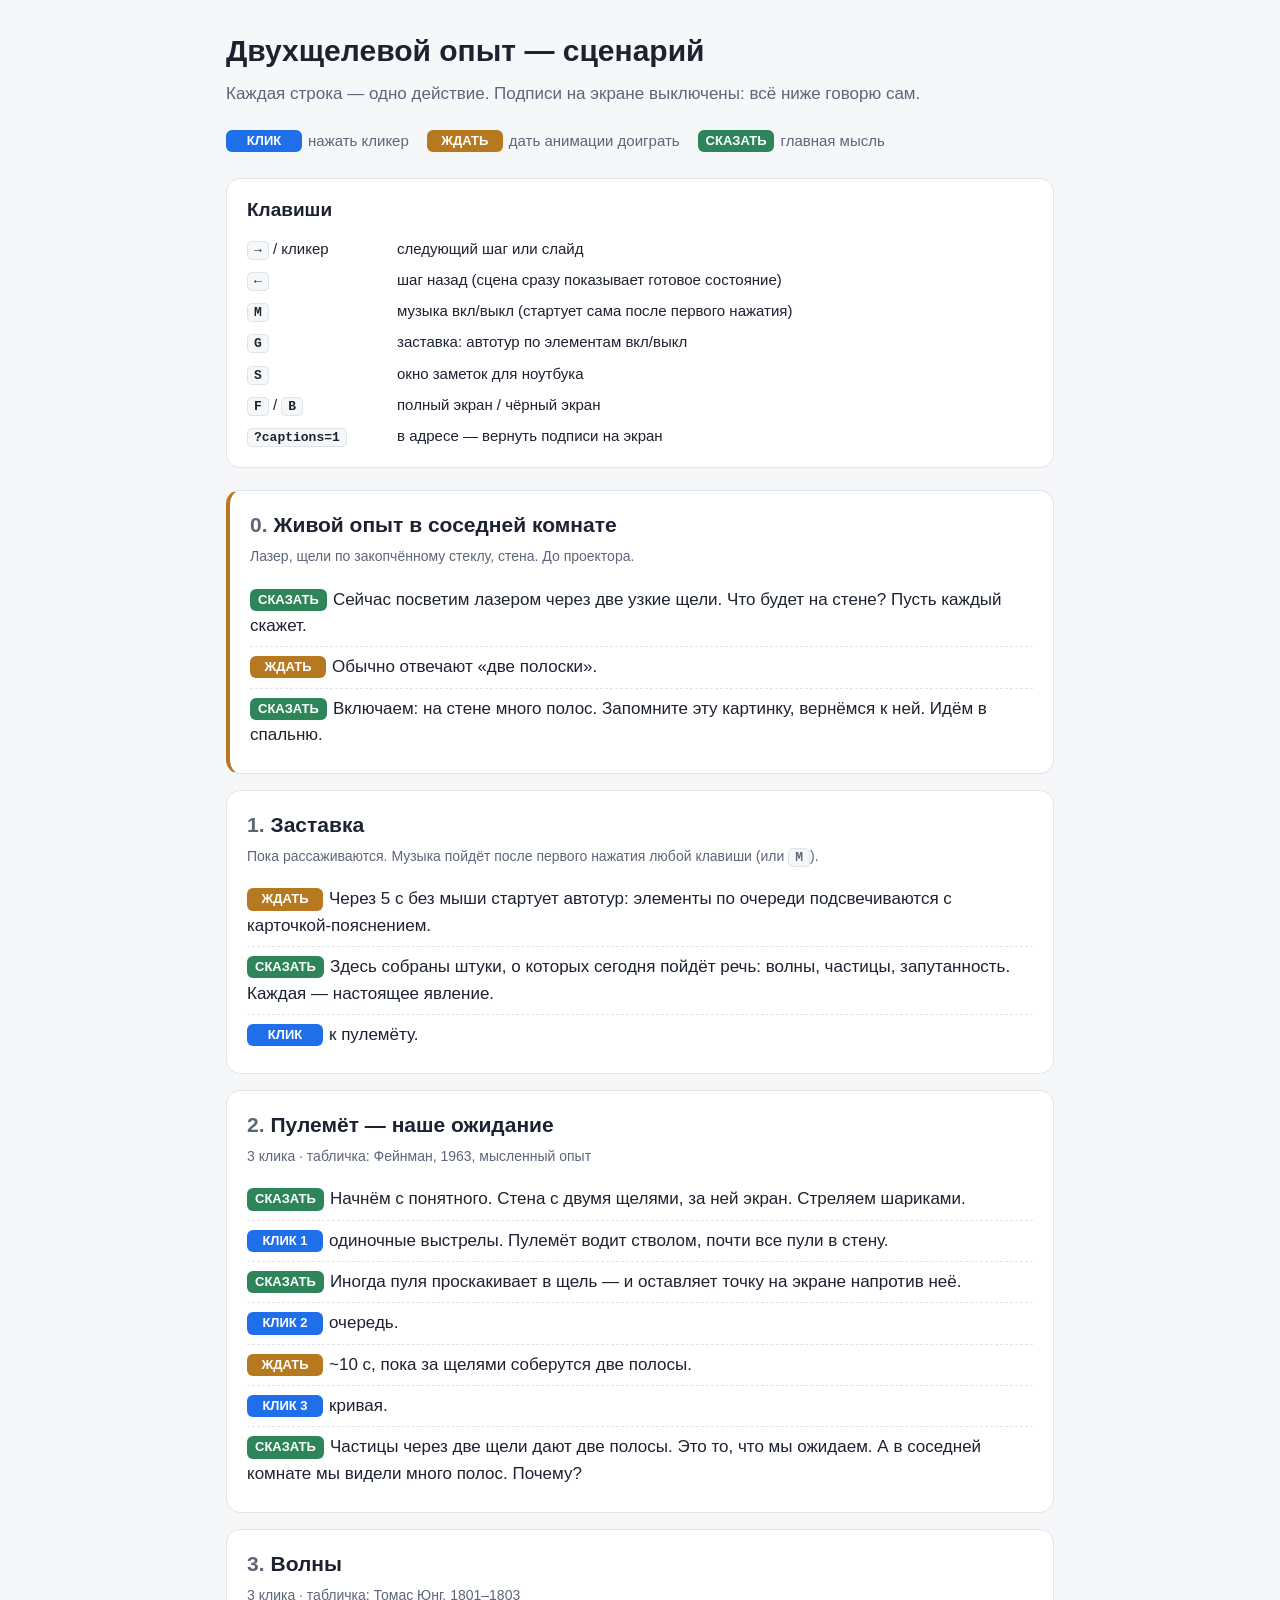
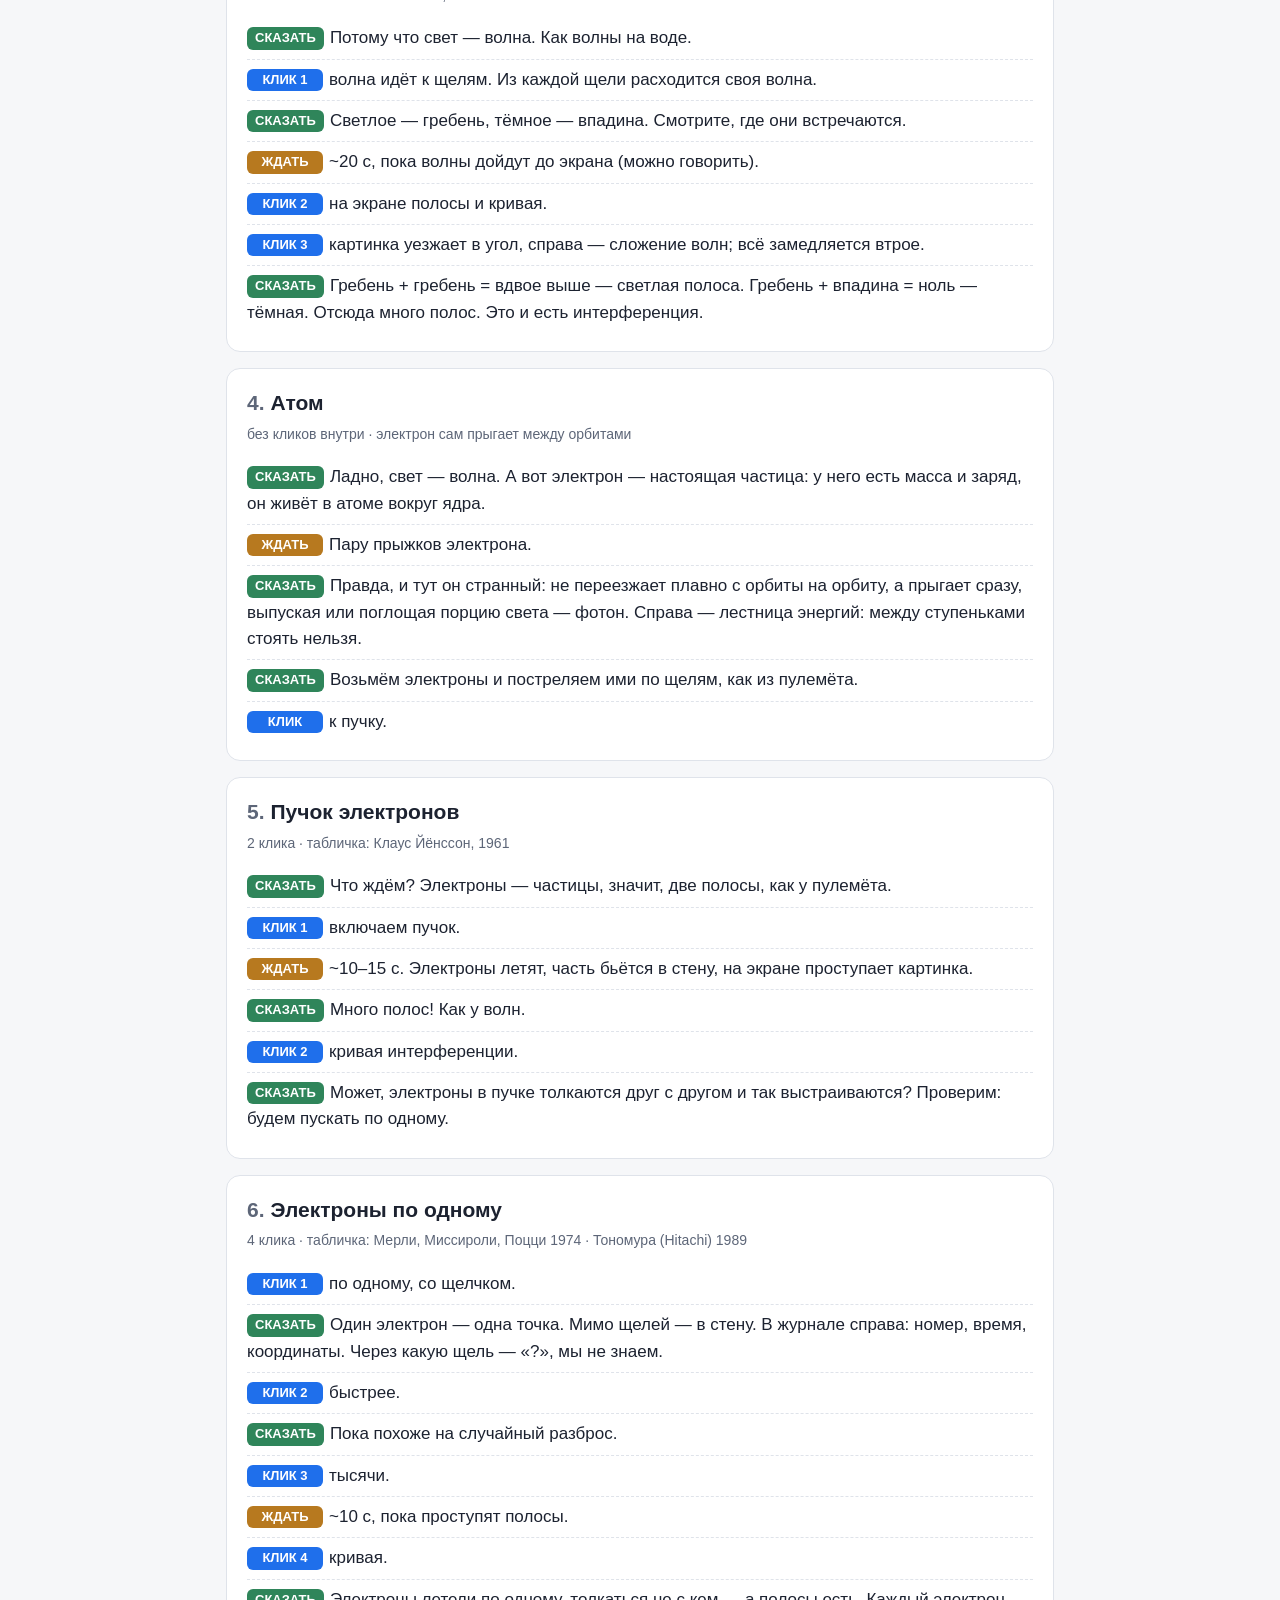
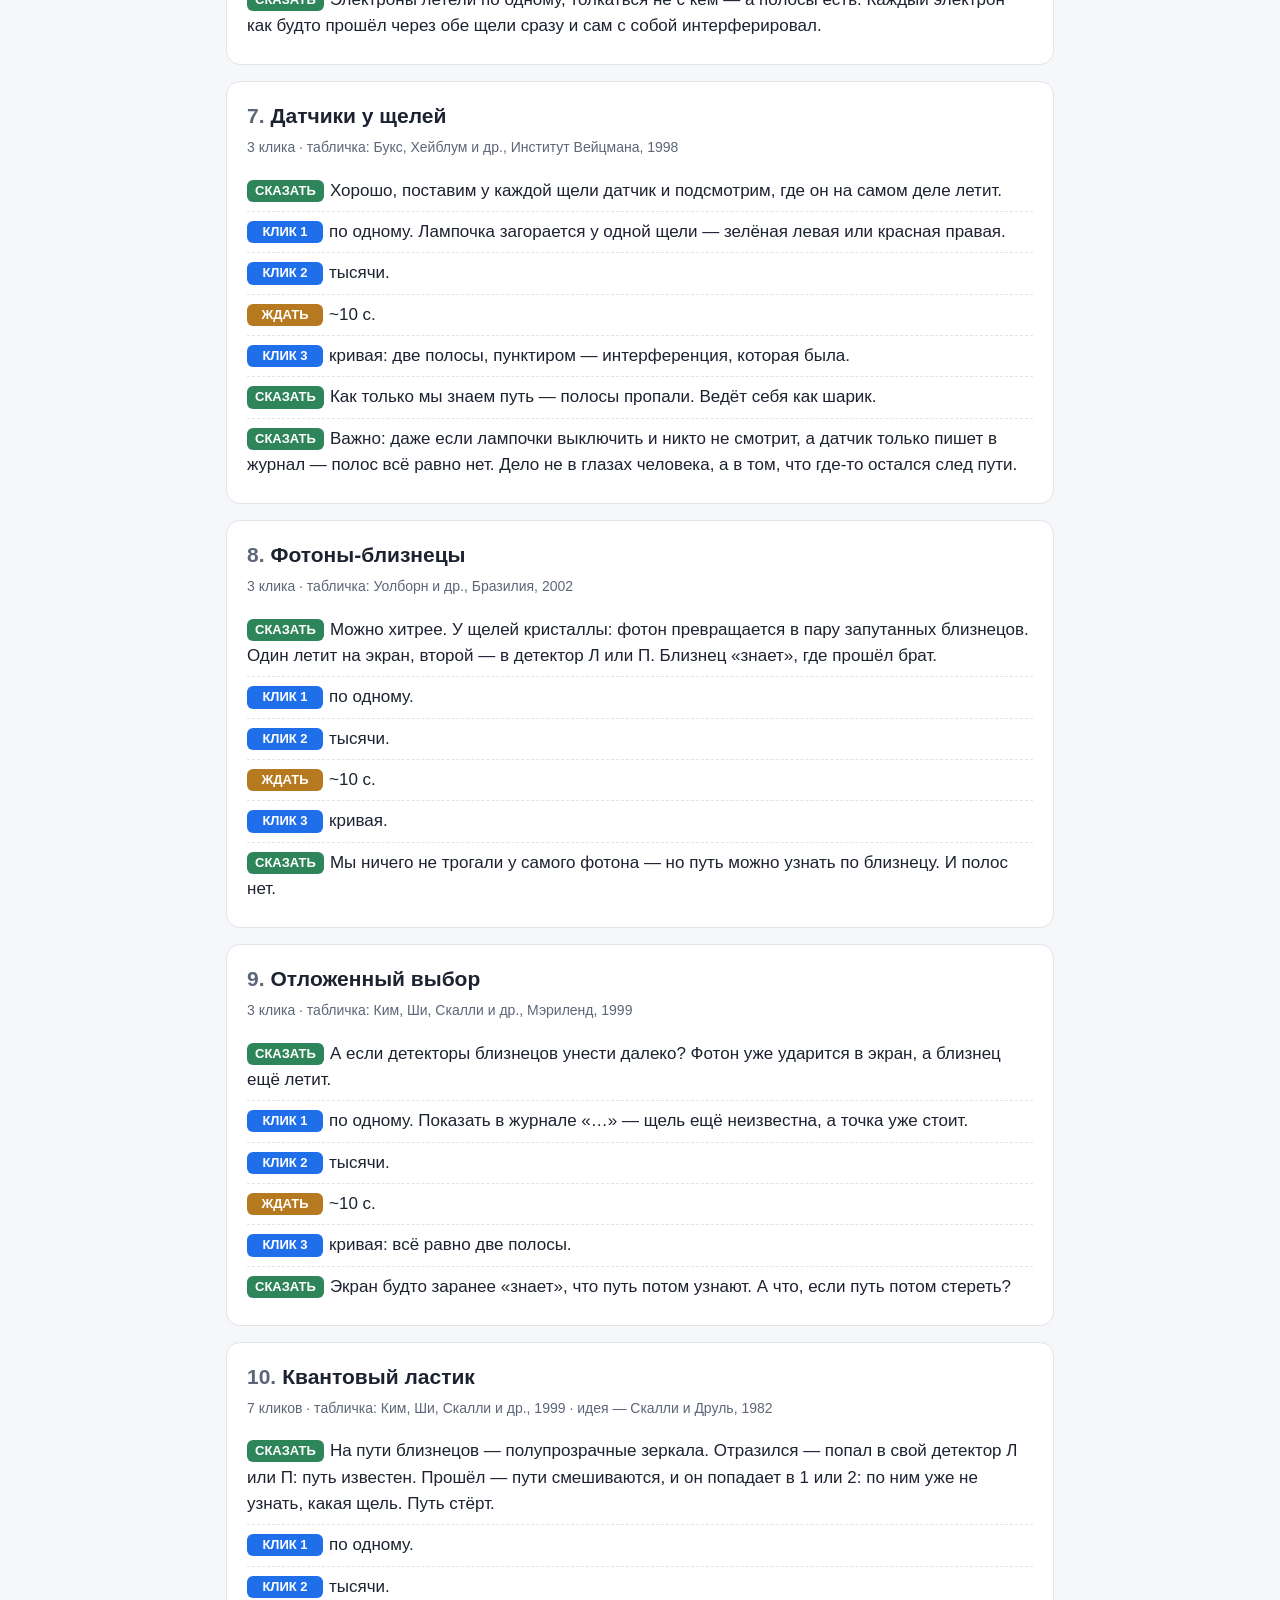
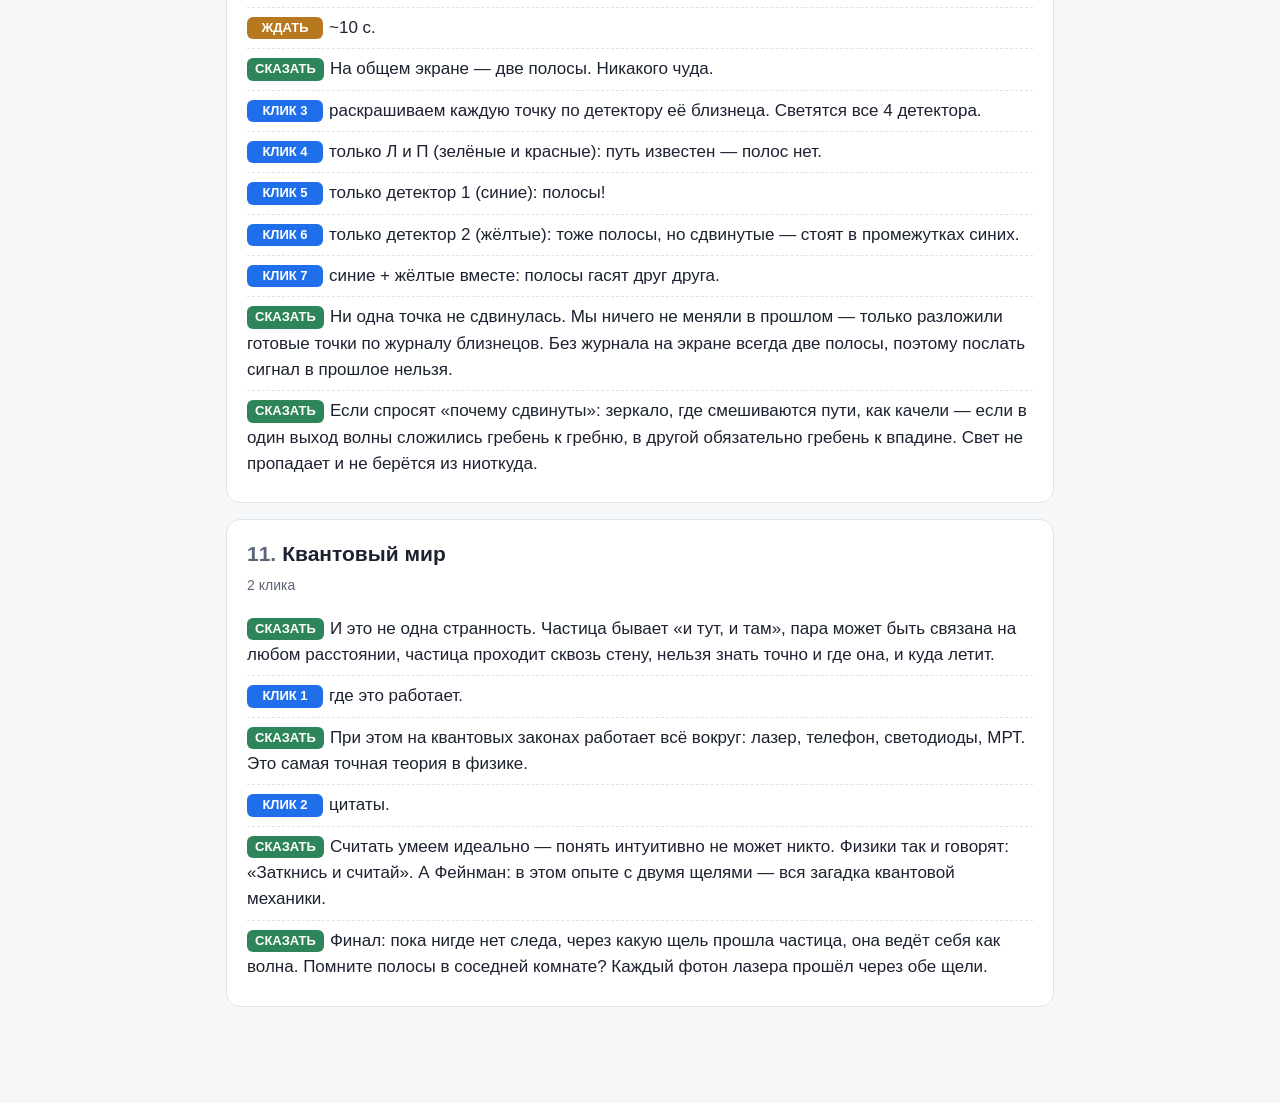
==== script.html @ 293a5b11 "Add ambient music, title glossary hover cards and tour, server-room backdrop, history plaques, atom " ====
<!doctype html>
<html lang="ru">
<head>
<meta charset="utf-8">
<meta name="viewport" content="width=device-width, initial-scale=1">
<title>Сценарий выступления</title>
<style>
  :root {
    --bg: #f6f7f9; --card: #ffffff; --ink: #1c2230; --muted: #5d6678; --line: #dfe3ea;
    --click: #1f6feb; --wait: #b7791f; --say: #2f855a; --key: #6b46c1;
  }
  @media (prefers-color-scheme: dark) {
    :root:not([data-theme="light"]) {
      --bg: #0d1117; --card: #161b22; --ink: #e6edf3; --muted: #9aa5b5; --line: #2a313c;
      --click: #58a6ff; --wait: #e3b341; --say: #56d364; --key: #b392f0;
    }
  }
  * { box-sizing: border-box; }
  body {
    margin: 0; background: var(--bg); color: var(--ink);
    font: 17px/1.55 -apple-system, "Segoe UI", Roboto, Helvetica, Arial, sans-serif;
  }
  main { max-width: 860px; margin: 0 auto; padding: 28px 16px 80px; }
  h1 { font-size: 30px; margin: 0 0 6px; }
  .sub { color: var(--muted); margin: 0 0 22px; }
  .legend { display: flex; flex-wrap: wrap; gap: 10px 18px; margin: 0 0 26px; font-size: 15px; color: var(--muted); }
  .tag { display: inline-block; min-width: 76px; padding: 1px 8px; border-radius: 6px; font-size: 13px; font-weight: 700;
         text-align: center; color: #fff; vertical-align: 1px; margin-right: 6px; }
  .t-click { background: var(--click); } .t-wait { background: var(--wait); } .t-say { background: var(--say); }
  .t-key { background: var(--key); }
  section { background: var(--card); border: 1px solid var(--line); border-radius: 14px; padding: 18px 20px; margin: 0 0 16px; }
  section h2 { margin: 0 0 4px; font-size: 21px; }
  section h2 .n { color: var(--muted); font-weight: 600; margin-right: 6px; }
  .meta { color: var(--muted); font-size: 14px; margin: 0 0 12px; }
  ol { margin: 0; padding: 0; list-style: none; }
  li { padding: 7px 0; border-top: 1px dashed var(--line); }
  li:first-child { border-top: 0; }
  .keys { background: var(--card); border: 1px solid var(--line); border-radius: 14px; padding: 16px 20px; margin: 0 0 22px; }
  .keys h2 { margin: 0 0 8px; font-size: 19px; }
  .keys table { border-collapse: collapse; width: 100%; font-size: 15px; }
  .keys td { padding: 4px 8px 4px 0; vertical-align: top; }
  .keys td:first-child { white-space: nowrap; width: 150px; }
  kbd { font: 600 13px ui-monospace, Menlo, Consolas, monospace; padding: 1px 6px; border: 1px solid var(--line); border-radius: 5px; background: var(--bg); }
  .live { border-left: 4px solid var(--wait); }
  @media print { body { background: #fff; } section, .keys { break-inside: avoid; } }
</style>
</head>
<body>
<main>
  <h1>Двухщелевой опыт — сценарий</h1>
  <p class="sub">Каждая строка — одно действие. Подписи на экране выключены: всё ниже говорю сам.</p>

  <div class="legend">
    <span><span class="tag t-click">КЛИК</span>нажать кликер</span>
    <span><span class="tag t-wait">ЖДАТЬ</span>дать анимации доиграть</span>
    <span><span class="tag t-say">СКАЗАТЬ</span>главная мысль</span>
  </div>

  <div class="keys">
    <h2>Клавиши</h2>
    <table>
      <tr><td><kbd>→</kbd> / кликер</td><td>следующий шаг или слайд</td></tr>
      <tr><td><kbd>←</kbd></td><td>шаг назад (сцена сразу показывает готовое состояние)</td></tr>
      <tr><td><kbd>M</kbd></td><td>музыка вкл/выкл (стартует сама после первого нажатия)</td></tr>
      <tr><td><kbd>G</kbd></td><td>заставка: автотур по элементам вкл/выкл</td></tr>
      <tr><td><kbd>S</kbd></td><td>окно заметок для ноутбука</td></tr>
      <tr><td><kbd>F</kbd> / <kbd>B</kbd></td><td>полный экран / чёрный экран</td></tr>
      <tr><td><kbd>?captions=1</kbd></td><td>в адресе — вернуть подписи на экран</td></tr>
    </table>
  </div>

  <section class="live">
    <h2><span class="n">0.</span>Живой опыт в соседней комнате</h2>
    <p class="meta">Лазер, щели по закопчённому стеклу, стена. До проектора.</p>
    <ol>
      <li><span class="tag t-say">СКАЗАТЬ</span>Сейчас посветим лазером через две узкие щели. Что будет на стене? Пусть каждый скажет.</li>
      <li><span class="tag t-wait">ЖДАТЬ</span>Обычно отвечают «две полоски».</li>
      <li><span class="tag t-say">СКАЗАТЬ</span>Включаем: на стене много полос. Запомните эту картинку, вернёмся к ней. Идём в спальню.</li>
    </ol>
  </section>

  <section>
    <h2><span class="n">1.</span>Заставка</h2>
    <p class="meta">Пока рассаживаются. Музыка пойдёт после первого нажатия любой клавиши (или <kbd>M</kbd>).</p>
    <ol>
      <li><span class="tag t-wait">ЖДАТЬ</span>Через 5 с без мыши стартует автотур: элементы по очереди подсвечиваются с карточкой-пояснением.</li>
      <li><span class="tag t-say">СКАЗАТЬ</span>Здесь собраны штуки, о которых сегодня пойдёт речь: волны, частицы, запутанность. Каждая — настоящее явление.</li>
      <li><span class="tag t-click">КЛИК</span>к пулемёту.</li>
    </ol>
  </section>

  <section>
    <h2><span class="n">2.</span>Пулемёт — наше ожидание</h2>
    <p class="meta">3 клика · табличка: Фейнман, 1963, мысленный опыт</p>
    <ol>
      <li><span class="tag t-say">СКАЗАТЬ</span>Начнём с понятного. Стена с двумя щелями, за ней экран. Стреляем шариками.</li>
      <li><span class="tag t-click">КЛИК 1</span>одиночные выстрелы. Пулемёт водит стволом, почти все пули в стену.</li>
      <li><span class="tag t-say">СКАЗАТЬ</span>Иногда пуля проскакивает в щель — и оставляет точку на экране напротив неё.</li>
      <li><span class="tag t-click">КЛИК 2</span>очередь.</li>
      <li><span class="tag t-wait">ЖДАТЬ</span>~10 с, пока за щелями соберутся две полосы.</li>
      <li><span class="tag t-click">КЛИК 3</span>кривая.</li>
      <li><span class="tag t-say">СКАЗАТЬ</span>Частицы через две щели дают две полосы. Это то, что мы ожидаем. А в соседней комнате мы видели много полос. Почему?</li>
    </ol>
  </section>

  <section>
    <h2><span class="n">3.</span>Волны</h2>
    <p class="meta">3 клика · табличка: Томас Юнг, 1801–1803</p>
    <ol>
      <li><span class="tag t-say">СКАЗАТЬ</span>Потому что свет — волна. Как волны на воде.</li>
      <li><span class="tag t-click">КЛИК 1</span>волна идёт к щелям. Из каждой щели расходится своя волна.</li>
      <li><span class="tag t-say">СКАЗАТЬ</span>Светлое — гребень, тёмное — впадина. Смотрите, где они встречаются.</li>
      <li><span class="tag t-wait">ЖДАТЬ</span>~20 с, пока волны дойдут до экрана (можно говорить).</li>
      <li><span class="tag t-click">КЛИК 2</span>на экране полосы и кривая.</li>
      <li><span class="tag t-click">КЛИК 3</span>картинка уезжает в угол, справа — сложение волн; всё замедляется втрое.</li>
      <li><span class="tag t-say">СКАЗАТЬ</span>Гребень + гребень = вдвое выше — светлая полоса. Гребень + впадина = ноль — тёмная. Отсюда много полос. Это и есть интерференция.</li>
    </ol>
  </section>

  <section>
    <h2><span class="n">4.</span>Атом</h2>
    <p class="meta">без кликов внутри · электрон сам прыгает между орбитами</p>
    <ol>
      <li><span class="tag t-say">СКАЗАТЬ</span>Ладно, свет — волна. А вот электрон — настоящая частица: у него есть масса и заряд, он живёт в атоме вокруг ядра.</li>
      <li><span class="tag t-wait">ЖДАТЬ</span>Пару прыжков электрона.</li>
      <li><span class="tag t-say">СКАЗАТЬ</span>Правда, и тут он странный: не переезжает плавно с орбиты на орбиту, а прыгает сразу, выпуская или поглощая порцию света — фотон. Справа — лестница энергий: между ступеньками стоять нельзя.</li>
      <li><span class="tag t-say">СКАЗАТЬ</span>Возьмём электроны и постреляем ими по щелям, как из пулемёта.</li>
      <li><span class="tag t-click">КЛИК</span>к пучку.</li>
    </ol>
  </section>

  <section>
    <h2><span class="n">5.</span>Пучок электронов</h2>
    <p class="meta">2 клика · табличка: Клаус Йёнссон, 1961</p>
    <ol>
      <li><span class="tag t-say">СКАЗАТЬ</span>Что ждём? Электроны — частицы, значит, две полосы, как у пулемёта.</li>
      <li><span class="tag t-click">КЛИК 1</span>включаем пучок.</li>
      <li><span class="tag t-wait">ЖДАТЬ</span>~10–15 с. Электроны летят, часть бьётся в стену, на экране проступает картинка.</li>
      <li><span class="tag t-say">СКАЗАТЬ</span>Много полос! Как у волн.</li>
      <li><span class="tag t-click">КЛИК 2</span>кривая интерференции.</li>
      <li><span class="tag t-say">СКАЗАТЬ</span>Может, электроны в пучке толкаются друг с другом и так выстраиваются? Проверим: будем пускать по одному.</li>
    </ol>
  </section>

  <section>
    <h2><span class="n">6.</span>Электроны по одному</h2>
    <p class="meta">4 клика · табличка: Мерли, Миссироли, Поцци 1974 · Тономура (Hitachi) 1989</p>
    <ol>
      <li><span class="tag t-click">КЛИК 1</span>по одному, со щелчком.</li>
      <li><span class="tag t-say">СКАЗАТЬ</span>Один электрон — одна точка. Мимо щелей — в стену. В журнале справа: номер, время, координаты. Через какую щель — «?», мы не знаем.</li>
      <li><span class="tag t-click">КЛИК 2</span>быстрее.</li>
      <li><span class="tag t-say">СКАЗАТЬ</span>Пока похоже на случайный разброс.</li>
      <li><span class="tag t-click">КЛИК 3</span>тысячи.</li>
      <li><span class="tag t-wait">ЖДАТЬ</span>~10 с, пока проступят полосы.</li>
      <li><span class="tag t-click">КЛИК 4</span>кривая.</li>
      <li><span class="tag t-say">СКАЗАТЬ</span>Электроны летели по одному, толкаться не с кем — а полосы есть. Каждый электрон как будто прошёл через обе щели сразу и сам с собой интерферировал.</li>
    </ol>
  </section>

  <section>
    <h2><span class="n">7.</span>Датчики у щелей</h2>
    <p class="meta">3 клика · табличка: Букс, Хейблум и др., Институт Вейцмана, 1998</p>
    <ol>
      <li><span class="tag t-say">СКАЗАТЬ</span>Хорошо, поставим у каждой щели датчик и подсмотрим, где он на самом деле летит.</li>
      <li><span class="tag t-click">КЛИК 1</span>по одному. Лампочка загорается у одной щели — зелёная левая или красная правая.</li>
      <li><span class="tag t-click">КЛИК 2</span>тысячи.</li>
      <li><span class="tag t-wait">ЖДАТЬ</span>~10 с.</li>
      <li><span class="tag t-click">КЛИК 3</span>кривая: две полосы, пунктиром — интерференция, которая была.</li>
      <li><span class="tag t-say">СКАЗАТЬ</span>Как только мы знаем путь — полосы пропали. Ведёт себя как шарик.</li>
      <li><span class="tag t-say">СКАЗАТЬ</span>Важно: даже если лампочки выключить и никто не смотрит, а датчик только пишет в журнал — полос всё равно нет. Дело не в глазах человека, а в том, что где-то остался след пути.</li>
    </ol>
  </section>

  <section>
    <h2><span class="n">8.</span>Фотоны-близнецы</h2>
    <p class="meta">3 клика · табличка: Уолборн и др., Бразилия, 2002</p>
    <ol>
      <li><span class="tag t-say">СКАЗАТЬ</span>Можно хитрее. У щелей кристаллы: фотон превращается в пару запутанных близнецов. Один летит на экран, второй — в детектор Л или П. Близнец «знает», где прошёл брат.</li>
      <li><span class="tag t-click">КЛИК 1</span>по одному.</li>
      <li><span class="tag t-click">КЛИК 2</span>тысячи.</li>
      <li><span class="tag t-wait">ЖДАТЬ</span>~10 с.</li>
      <li><span class="tag t-click">КЛИК 3</span>кривая.</li>
      <li><span class="tag t-say">СКАЗАТЬ</span>Мы ничего не трогали у самого фотона — но путь можно узнать по близнецу. И полос нет.</li>
    </ol>
  </section>

  <section>
    <h2><span class="n">9.</span>Отложенный выбор</h2>
    <p class="meta">3 клика · табличка: Ким, Ши, Скалли и др., Мэриленд, 1999</p>
    <ol>
      <li><span class="tag t-say">СКАЗАТЬ</span>А если детекторы близнецов унести далеко? Фотон уже ударится в экран, а близнец ещё летит.</li>
      <li><span class="tag t-click">КЛИК 1</span>по одному. Показать в журнале «…» — щель ещё неизвестна, а точка уже стоит.</li>
      <li><span class="tag t-click">КЛИК 2</span>тысячи.</li>
      <li><span class="tag t-wait">ЖДАТЬ</span>~10 с.</li>
      <li><span class="tag t-click">КЛИК 3</span>кривая: всё равно две полосы.</li>
      <li><span class="tag t-say">СКАЗАТЬ</span>Экран будто заранее «знает», что путь потом узнают. А что, если путь потом стереть?</li>
    </ol>
  </section>

  <section>
    <h2><span class="n">10.</span>Квантовый ластик</h2>
    <p class="meta">7 кликов · табличка: Ким, Ши, Скалли и др., 1999 · идея — Скалли и Друль, 1982</p>
    <ol>
      <li><span class="tag t-say">СКАЗАТЬ</span>На пути близнецов — полупрозрачные зеркала. Отразился — попал в свой детектор Л или П: путь известен. Прошёл — пути смешиваются, и он попадает в 1 или 2: по ним уже не узнать, какая щель. Путь стёрт.</li>
      <li><span class="tag t-click">КЛИК 1</span>по одному.</li>
      <li><span class="tag t-click">КЛИК 2</span>тысячи.</li>
      <li><span class="tag t-wait">ЖДАТЬ</span>~10 с.</li>
      <li><span class="tag t-say">СКАЗАТЬ</span>На общем экране — две полосы. Никакого чуда.</li>
      <li><span class="tag t-click">КЛИК 3</span>раскрашиваем каждую точку по детектору её близнеца. Светятся все 4 детектора.</li>
      <li><span class="tag t-click">КЛИК 4</span>только Л и П (зелёные и красные): путь известен — полос нет.</li>
      <li><span class="tag t-click">КЛИК 5</span>только детектор 1 (синие): полосы!</li>
      <li><span class="tag t-click">КЛИК 6</span>только детектор 2 (жёлтые): тоже полосы, но сдвинутые — стоят в промежутках синих.</li>
      <li><span class="tag t-click">КЛИК 7</span>синие + жёлтые вместе: полосы гасят друг друга.</li>
      <li><span class="tag t-say">СКАЗАТЬ</span>Ни одна точка не сдвинулась. Мы ничего не меняли в прошлом — только разложили готовые точки по журналу близнецов. Без журнала на экране всегда две полосы, поэтому послать сигнал в прошлое нельзя.</li>
      <li><span class="tag t-say">СКАЗАТЬ</span>Если спросят «почему сдвинуты»: зеркало, где смешиваются пути, как качели — если в один выход волны сложились гребень к гребню, в другой обязательно гребень к впадине. Свет не пропадает и не берётся из ниоткуда.</li>
    </ol>
  </section>

  <section>
    <h2><span class="n">11.</span>Квантовый мир</h2>
    <p class="meta">2 клика</p>
    <ol>
      <li><span class="tag t-say">СКАЗАТЬ</span>И это не одна странность. Частица бывает «и тут, и там», пара может быть связана на любом расстоянии, частица проходит сквозь стену, нельзя знать точно и где она, и куда летит.</li>
      <li><span class="tag t-click">КЛИК 1</span>где это работает.</li>
      <li><span class="tag t-say">СКАЗАТЬ</span>При этом на квантовых законах работает всё вокруг: лазер, телефон, светодиоды, МРТ. Это самая точная теория в физике.</li>
      <li><span class="tag t-click">КЛИК 2</span>цитаты.</li>
      <li><span class="tag t-say">СКАЗАТЬ</span>Считать умеем идеально — понять интуитивно не может никто. Физики так и говорят: «Заткнись и считай». А Фейнман: в этом опыте с двумя щелями — вся загадка квантовой механики.</li>
      <li><span class="tag t-say">СКАЗАТЬ</span>Финал: пока нигде нет следа, через какую щель прошла частица, она ведёт себя как волна. Помните полосы в соседней комнате? Каждый фотон лазера прошёл через обе щели.</li>
    </ol>
  </section>
</main>
</body>
</html>
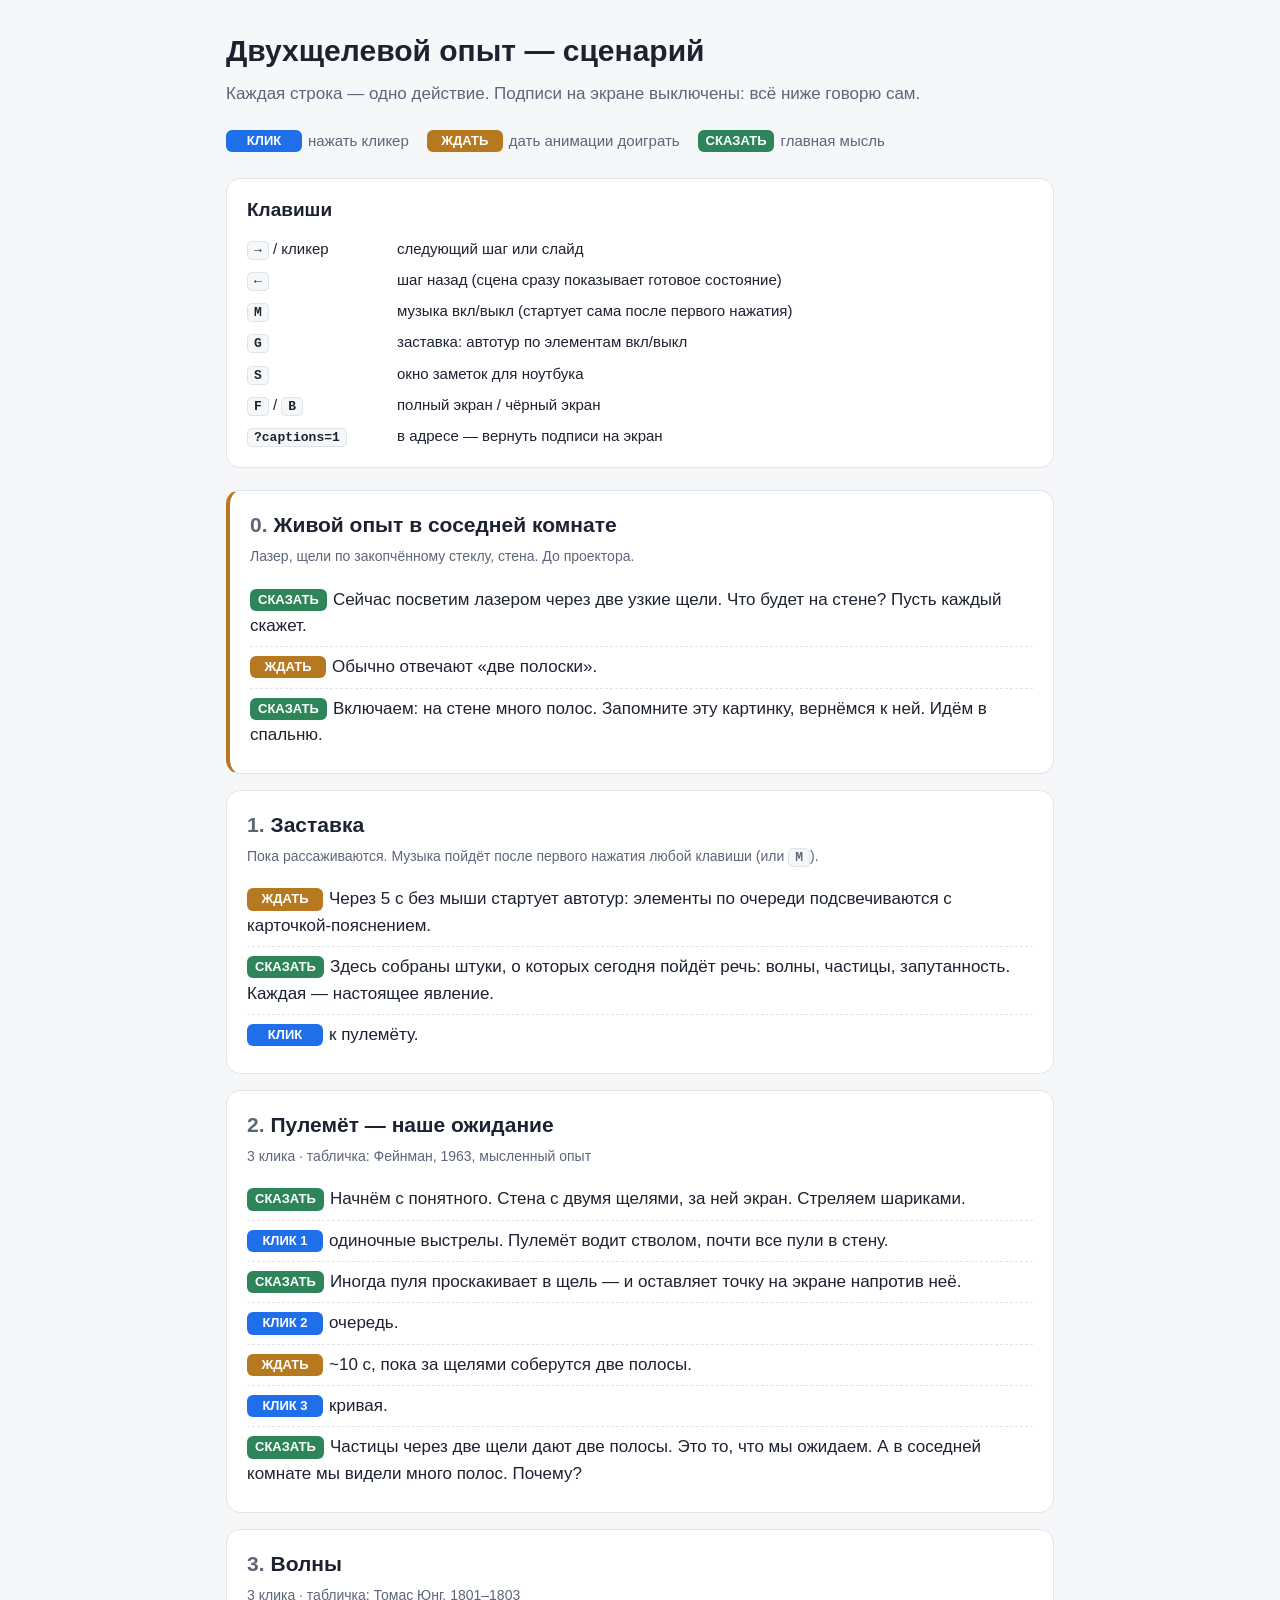
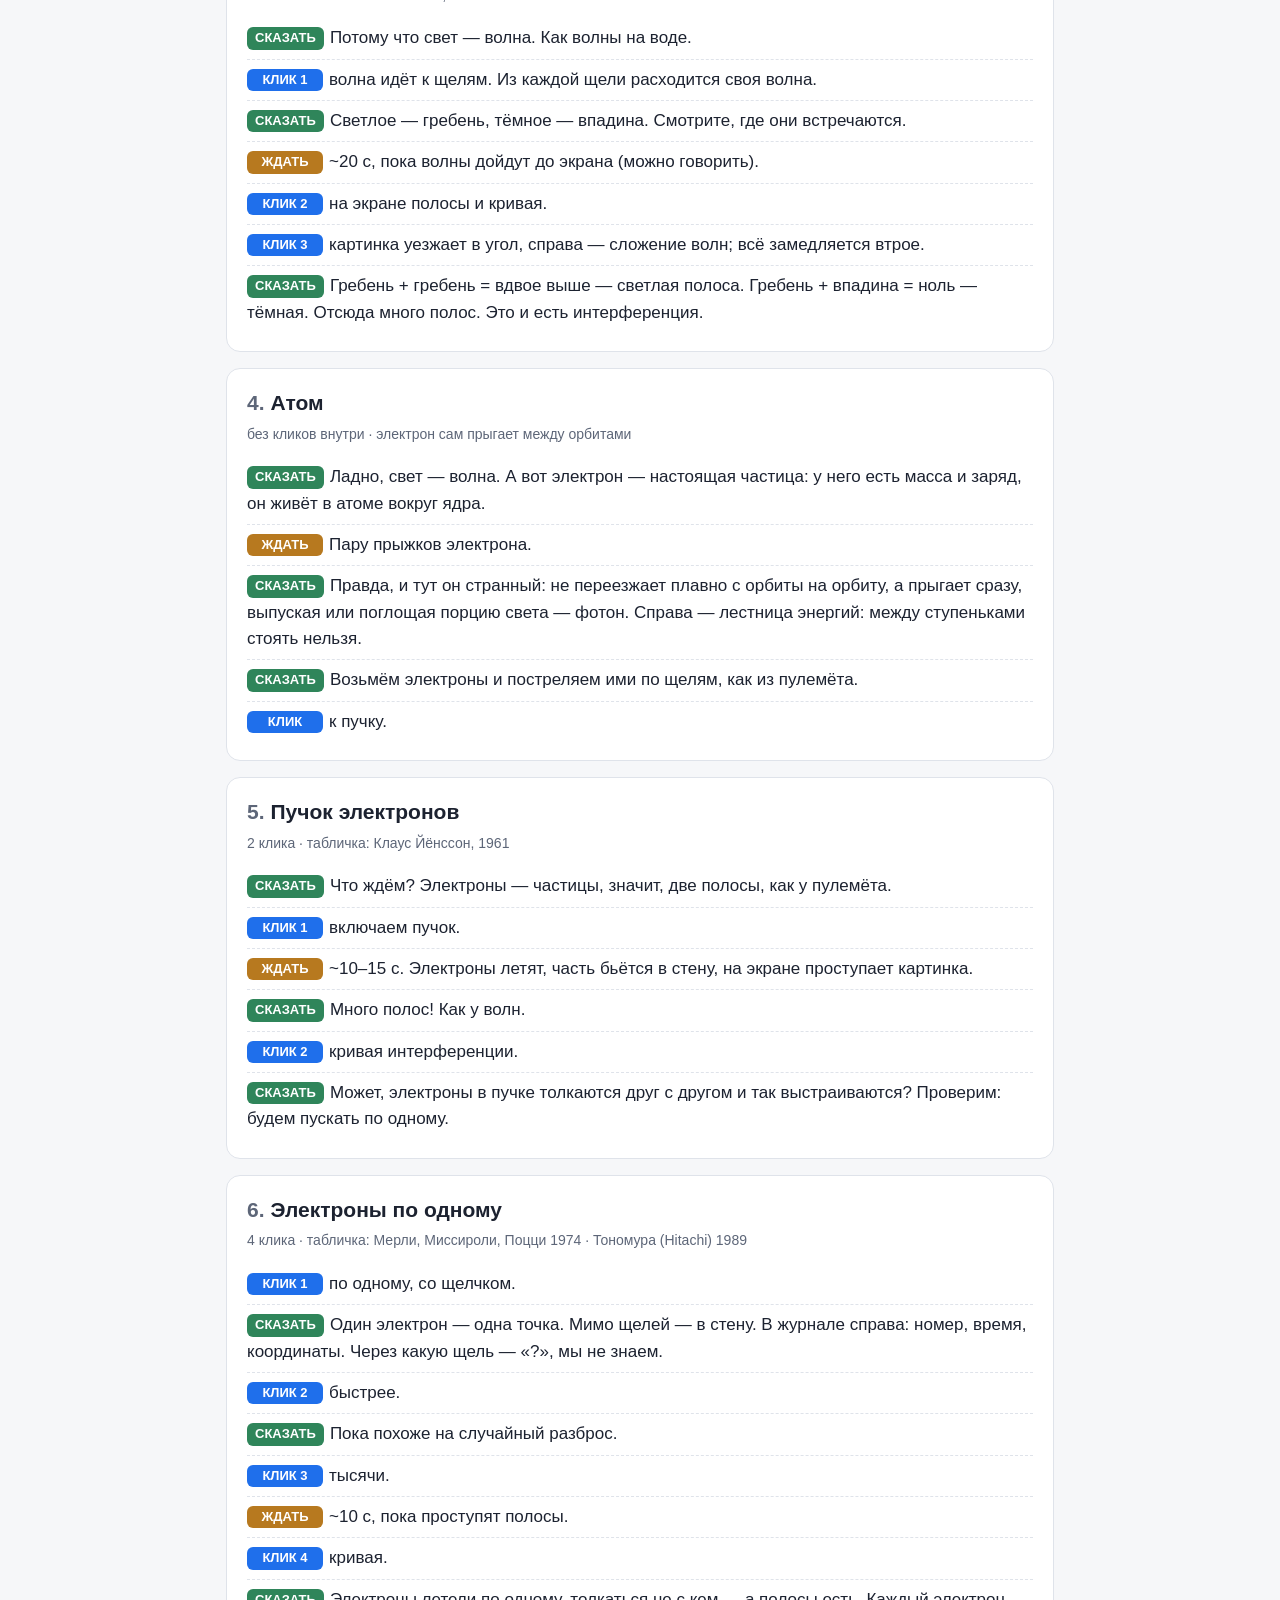
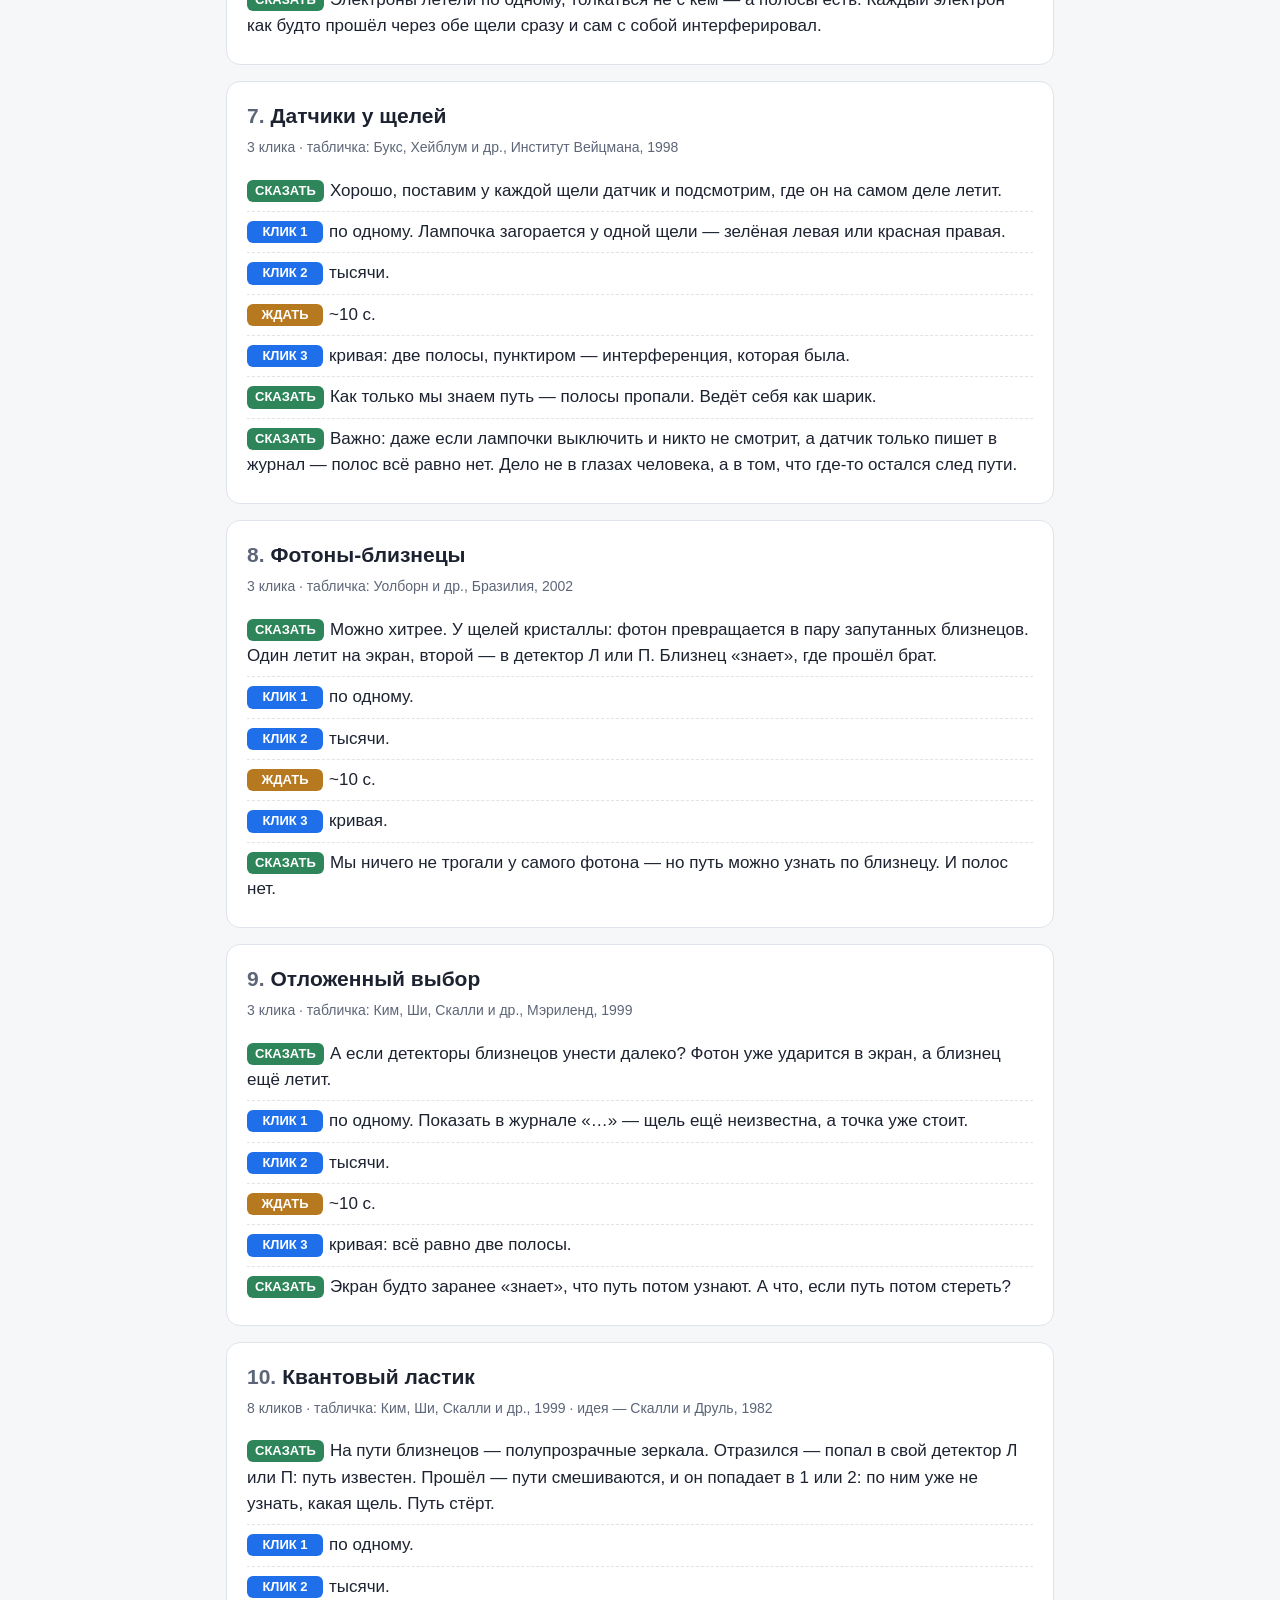
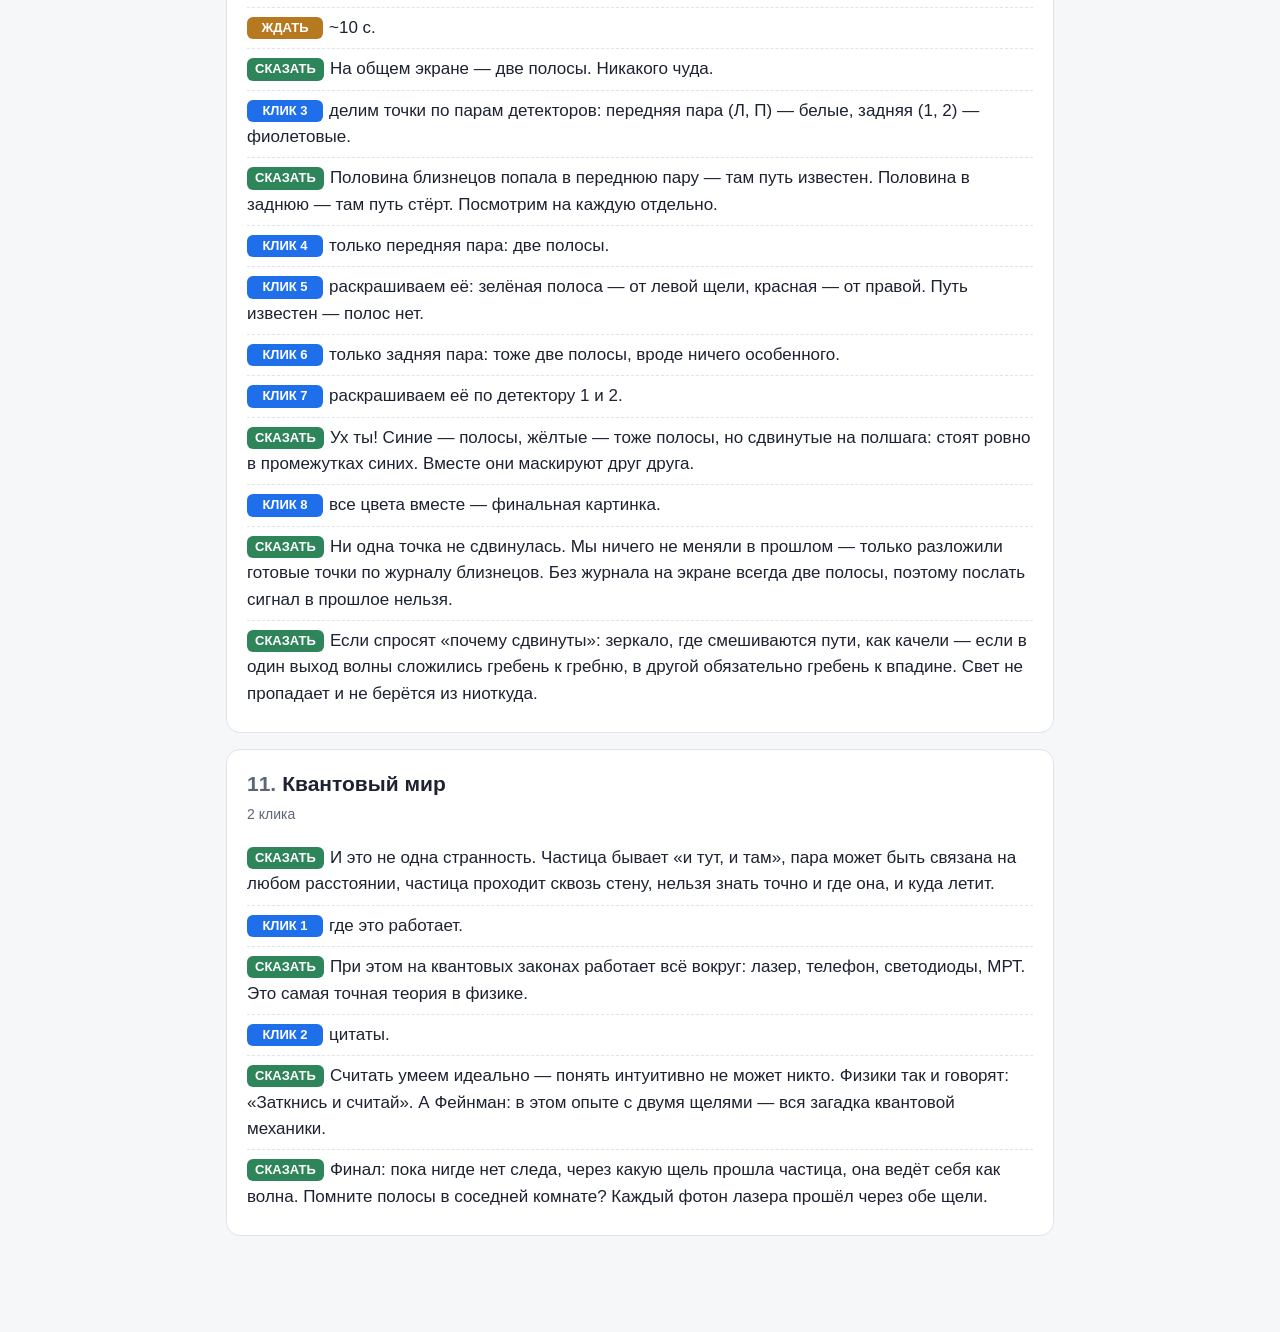
==== commit c7c0f06c: "Eraser: sort by detector pairs first (front white, back violet), then split each pair into colors, t" ====
--- a/script.html
+++ b/script.html
@@ -199,18 +199,21 @@
 
   <section>
     <h2><span class="n">10.</span>Квантовый ластик</h2>
-    <p class="meta">7 кликов · табличка: Ким, Ши, Скалли и др., 1999 · идея — Скалли и Друль, 1982</p>
+    <p class="meta">8 кликов · табличка: Ким, Ши, Скалли и др., 1999 · идея — Скалли и Друль, 1982</p>
     <ol>
       <li><span class="tag t-say">СКАЗАТЬ</span>На пути близнецов — полупрозрачные зеркала. Отразился — попал в свой детектор Л или П: путь известен. Прошёл — пути смешиваются, и он попадает в 1 или 2: по ним уже не узнать, какая щель. Путь стёрт.</li>
       <li><span class="tag t-click">КЛИК 1</span>по одному.</li>
       <li><span class="tag t-click">КЛИК 2</span>тысячи.</li>
       <li><span class="tag t-wait">ЖДАТЬ</span>~10 с.</li>
       <li><span class="tag t-say">СКАЗАТЬ</span>На общем экране — две полосы. Никакого чуда.</li>
-      <li><span class="tag t-click">КЛИК 3</span>раскрашиваем каждую точку по детектору её близнеца. Светятся все 4 детектора.</li>
-      <li><span class="tag t-click">КЛИК 4</span>только Л и П (зелёные и красные): путь известен — полос нет.</li>
-      <li><span class="tag t-click">КЛИК 5</span>только детектор 1 (синие): полосы!</li>
-      <li><span class="tag t-click">КЛИК 6</span>только детектор 2 (жёлтые): тоже полосы, но сдвинутые — стоят в промежутках синих.</li>
-      <li><span class="tag t-click">КЛИК 7</span>синие + жёлтые вместе: полосы гасят друг друга.</li>
+      <li><span class="tag t-click">КЛИК 3</span>делим точки по парам детекторов: передняя пара (Л, П) — белые, задняя (1, 2) — фиолетовые.</li>
+      <li><span class="tag t-say">СКАЗАТЬ</span>Половина близнецов попала в переднюю пару — там путь известен. Половина в заднюю — там путь стёрт. Посмотрим на каждую отдельно.</li>
+      <li><span class="tag t-click">КЛИК 4</span>только передняя пара: две полосы.</li>
+      <li><span class="tag t-click">КЛИК 5</span>раскрашиваем её: зелёная полоса — от левой щели, красная — от правой. Путь известен — полос нет.</li>
+      <li><span class="tag t-click">КЛИК 6</span>только задняя пара: тоже две полосы, вроде ничего особенного.</li>
+      <li><span class="tag t-click">КЛИК 7</span>раскрашиваем её по детектору 1 и 2.</li>
+      <li><span class="tag t-say">СКАЗАТЬ</span>Ух ты! Синие — полосы, жёлтые — тоже полосы, но сдвинутые на полшага: стоят ровно в промежутках синих. Вместе они маскируют друг друга.</li>
+      <li><span class="tag t-click">КЛИК 8</span>все цвета вместе — финальная картинка.</li>
       <li><span class="tag t-say">СКАЗАТЬ</span>Ни одна точка не сдвинулась. Мы ничего не меняли в прошлом — только разложили готовые точки по журналу близнецов. Без журнала на экране всегда две полосы, поэтому послать сигнал в прошлое нельзя.</li>
       <li><span class="tag t-say">СКАЗАТЬ</span>Если спросят «почему сдвинуты»: зеркало, где смешиваются пути, как качели — если в один выход волны сложились гребень к гребню, в другой обязательно гребень к впадине. Свет не пропадает и не берётся из ниоткуда.</li>
     </ol>
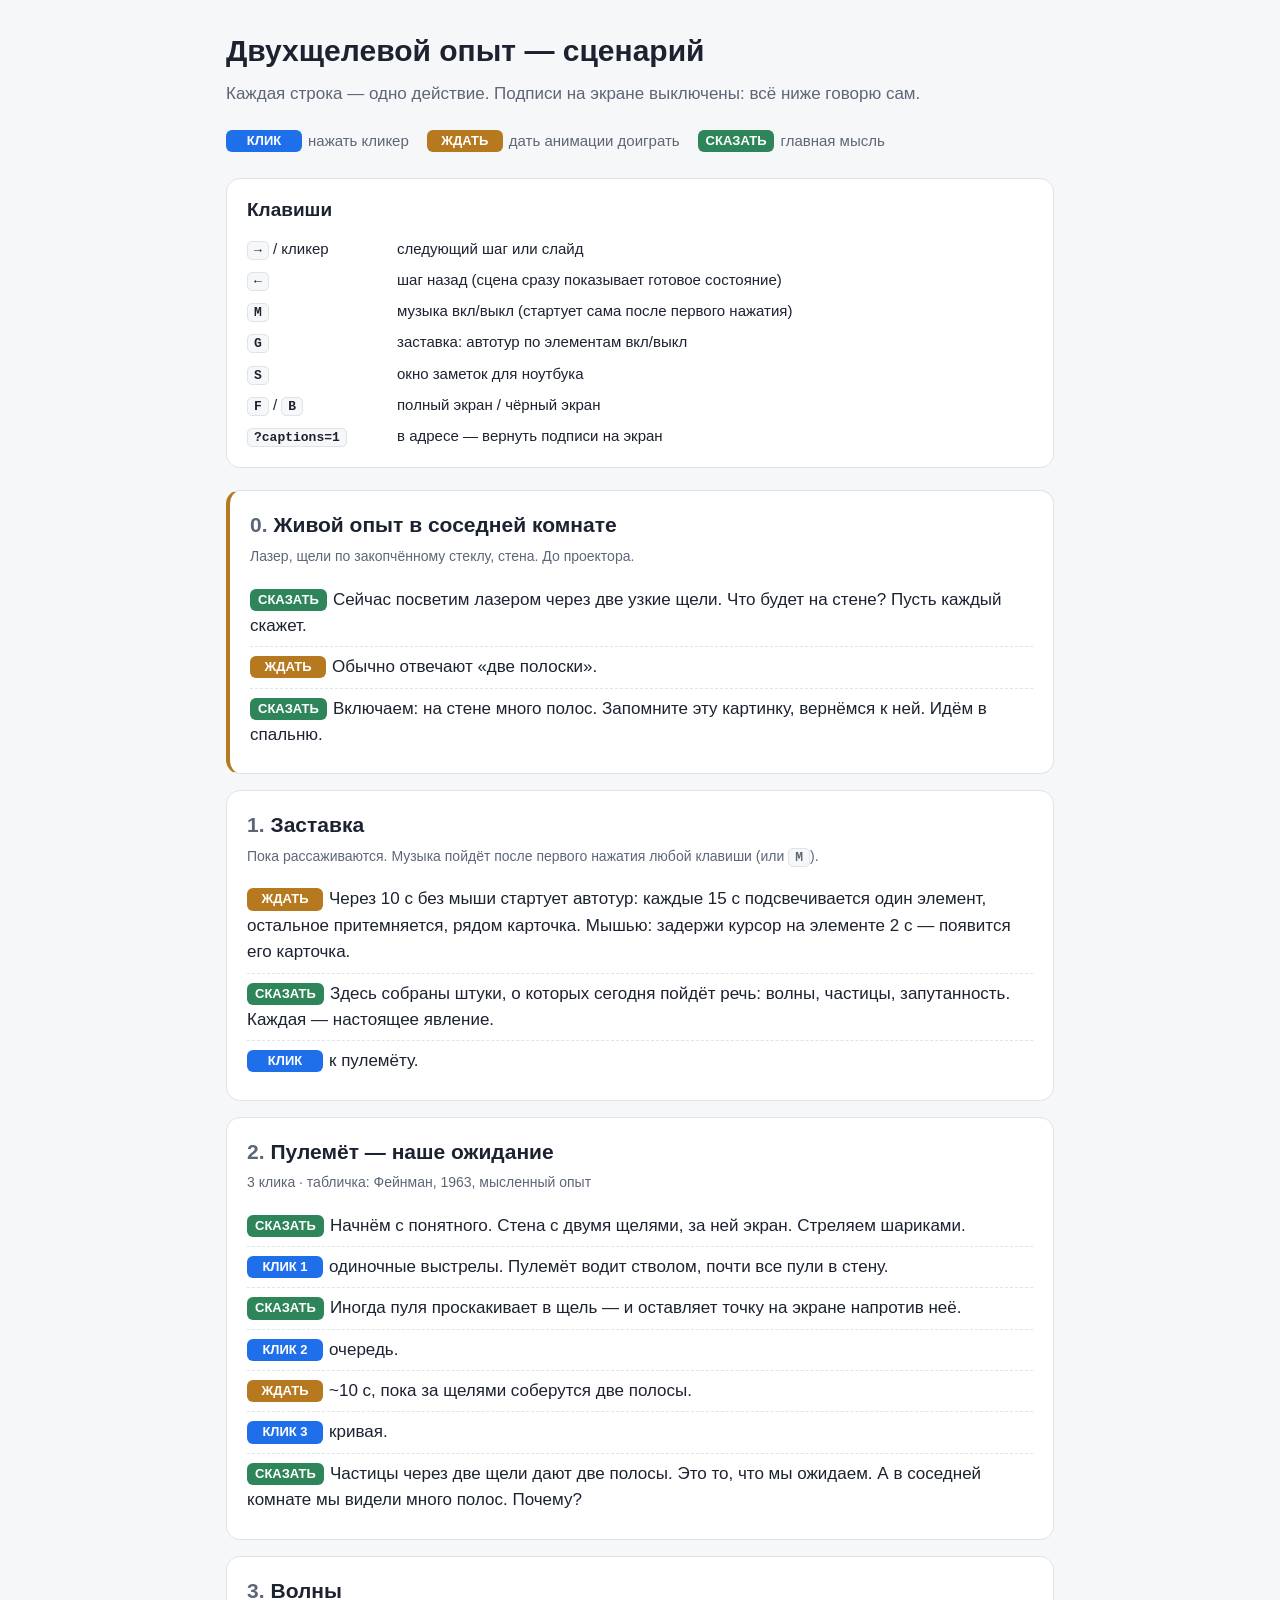
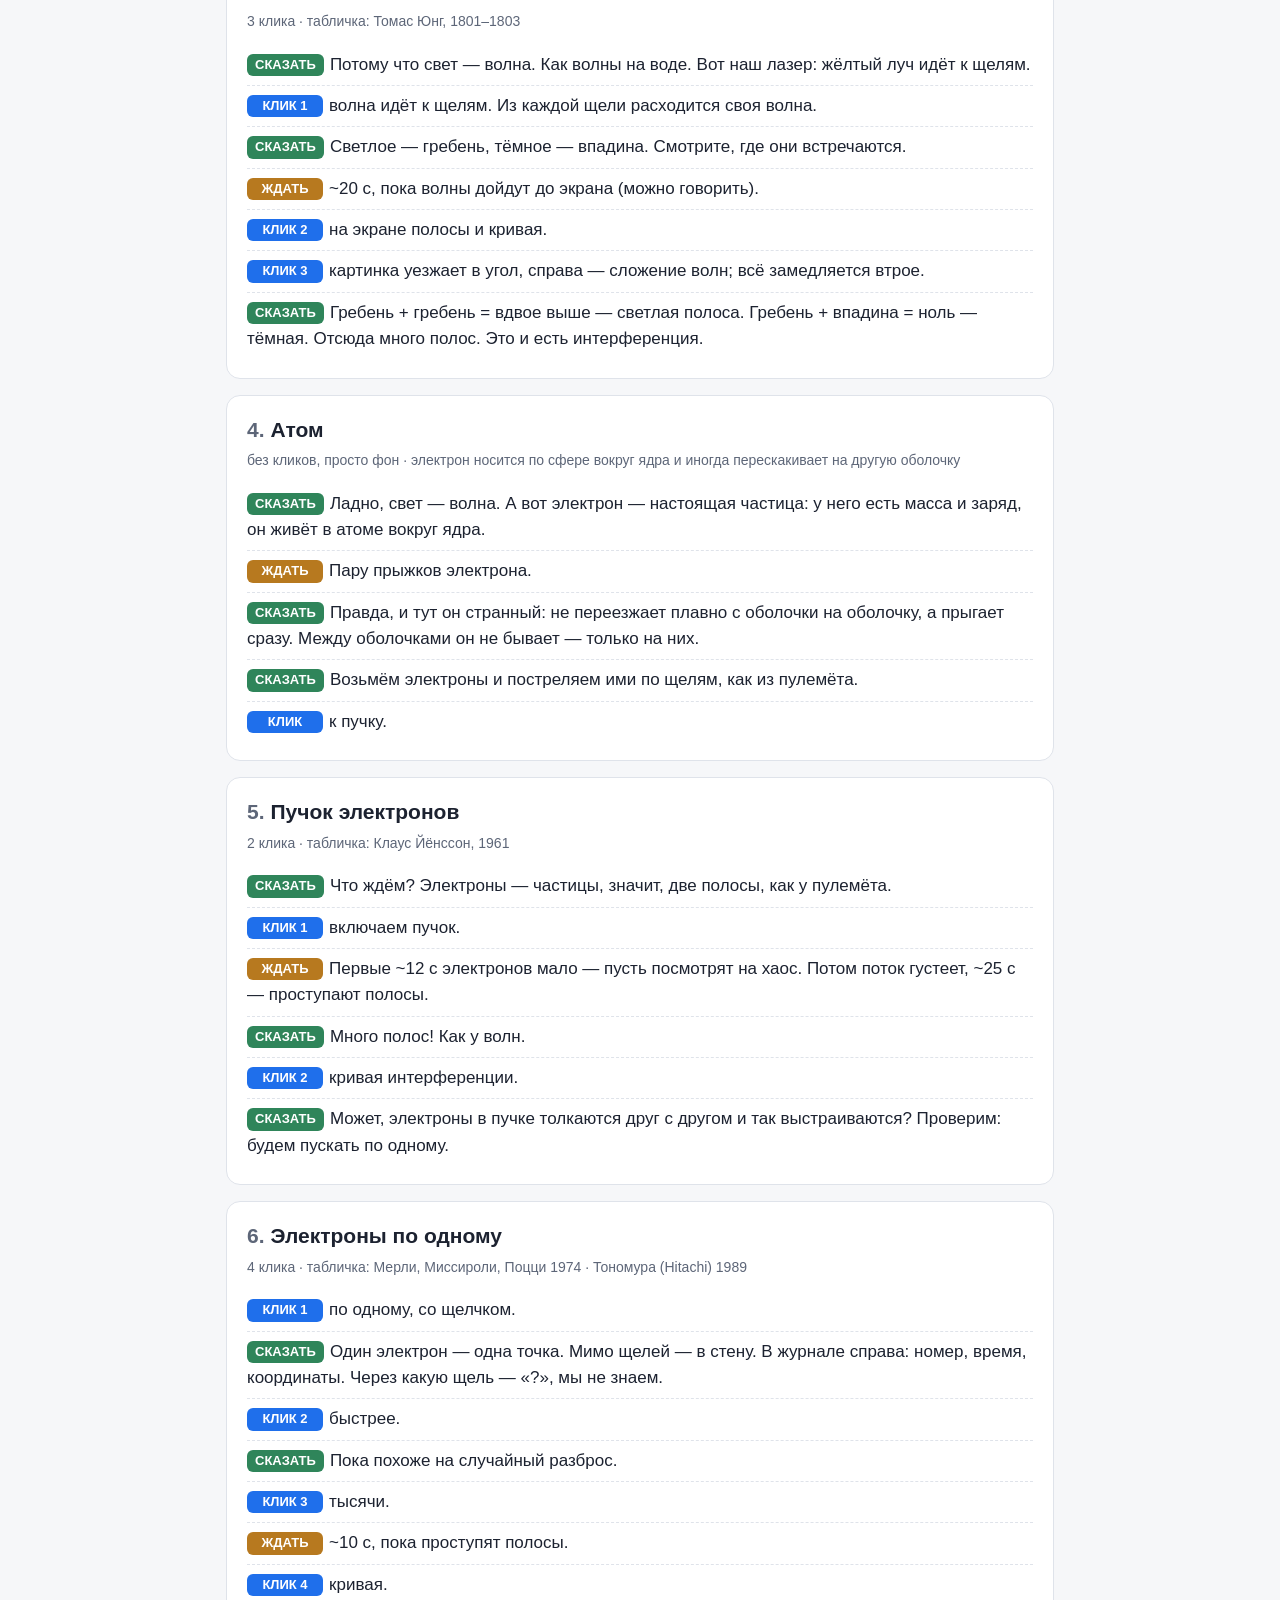
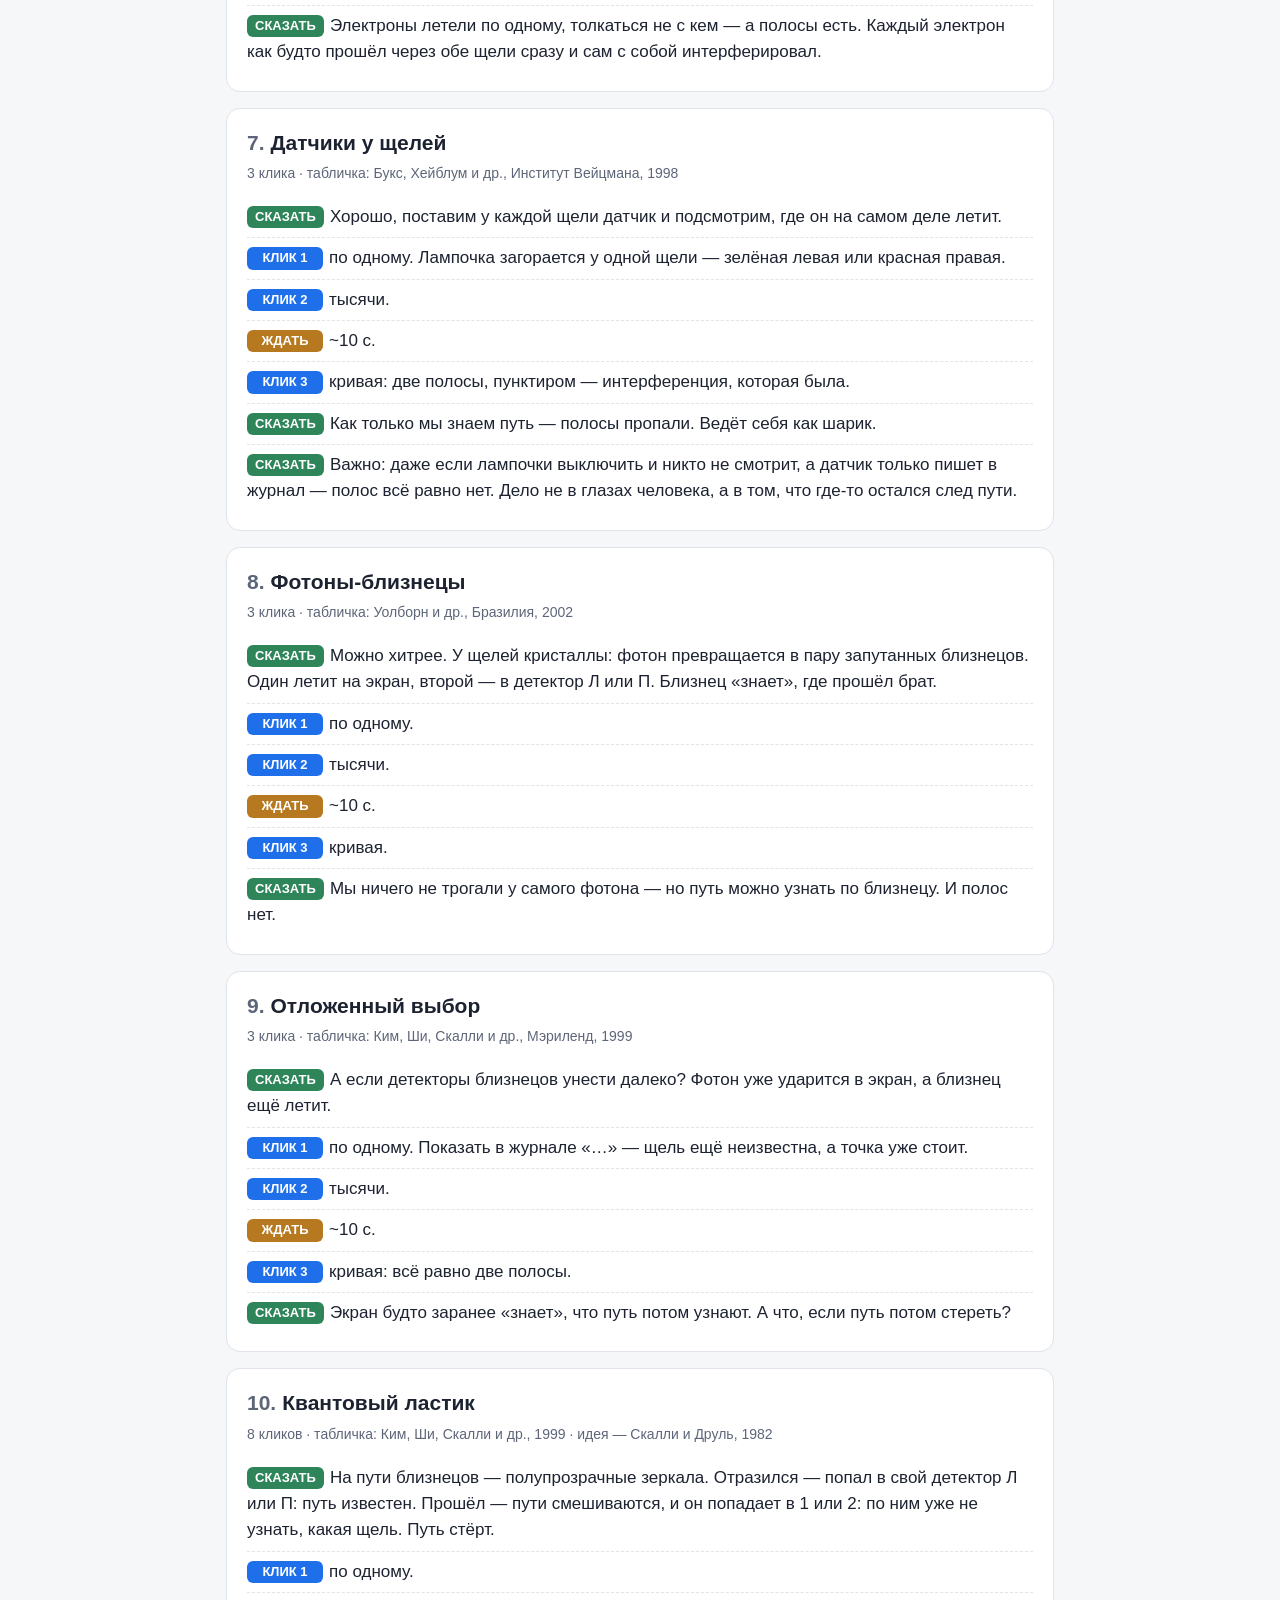
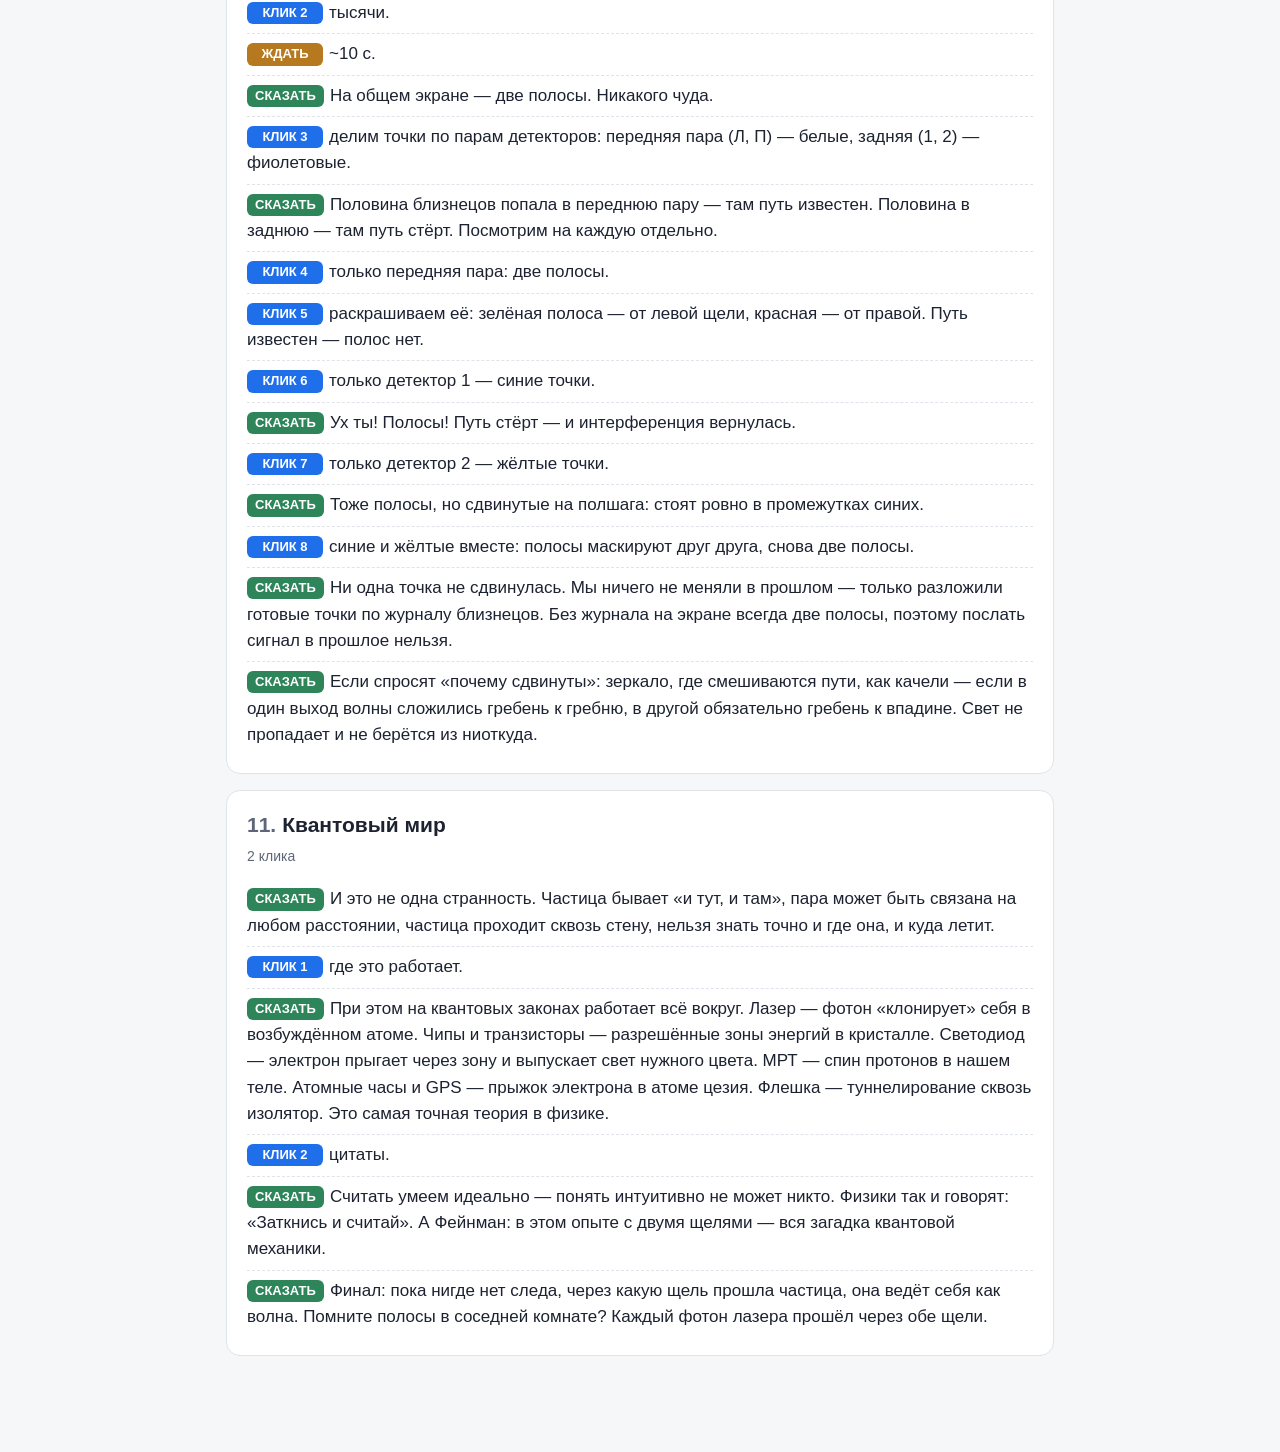
==== commit 255828fc: "Fade-through-black slide changes, yellow laser beam, atom as spherical background, slower title tour" ====
--- a/script.html
+++ b/script.html
@@ -83,7 +83,7 @@
     <h2><span class="n">1.</span>Заставка</h2>
     <p class="meta">Пока рассаживаются. Музыка пойдёт после первого нажатия любой клавиши (или <kbd>M</kbd>).</p>
     <ol>
-      <li><span class="tag t-wait">ЖДАТЬ</span>Через 5 с без мыши стартует автотур: элементы по очереди подсвечиваются с карточкой-пояснением.</li>
+      <li><span class="tag t-wait">ЖДАТЬ</span>Через 10 с без мыши стартует автотур: каждые 15 с подсвечивается один элемент, остальное притемняется, рядом карточка. Мышью: задержи курсор на элементе 2 с — появится его карточка.</li>
       <li><span class="tag t-say">СКАЗАТЬ</span>Здесь собраны штуки, о которых сегодня пойдёт речь: волны, частицы, запутанность. Каждая — настоящее явление.</li>
       <li><span class="tag t-click">КЛИК</span>к пулемёту.</li>
     </ol>
@@ -107,7 +107,7 @@
     <h2><span class="n">3.</span>Волны</h2>
     <p class="meta">3 клика · табличка: Томас Юнг, 1801–1803</p>
     <ol>
-      <li><span class="tag t-say">СКАЗАТЬ</span>Потому что свет — волна. Как волны на воде.</li>
+      <li><span class="tag t-say">СКАЗАТЬ</span>Потому что свет — волна. Как волны на воде. Вот наш лазер: жёлтый луч идёт к щелям.</li>
       <li><span class="tag t-click">КЛИК 1</span>волна идёт к щелям. Из каждой щели расходится своя волна.</li>
       <li><span class="tag t-say">СКАЗАТЬ</span>Светлое — гребень, тёмное — впадина. Смотрите, где они встречаются.</li>
       <li><span class="tag t-wait">ЖДАТЬ</span>~20 с, пока волны дойдут до экрана (можно говорить).</li>
@@ -119,11 +119,11 @@
 
   <section>
     <h2><span class="n">4.</span>Атом</h2>
-    <p class="meta">без кликов внутри · электрон сам прыгает между орбитами</p>
+    <p class="meta">без кликов, просто фон · электрон носится по сфере вокруг ядра и иногда перескакивает на другую оболочку</p>
     <ol>
       <li><span class="tag t-say">СКАЗАТЬ</span>Ладно, свет — волна. А вот электрон — настоящая частица: у него есть масса и заряд, он живёт в атоме вокруг ядра.</li>
       <li><span class="tag t-wait">ЖДАТЬ</span>Пару прыжков электрона.</li>
-      <li><span class="tag t-say">СКАЗАТЬ</span>Правда, и тут он странный: не переезжает плавно с орбиты на орбиту, а прыгает сразу, выпуская или поглощая порцию света — фотон. Справа — лестница энергий: между ступеньками стоять нельзя.</li>
+      <li><span class="tag t-say">СКАЗАТЬ</span>Правда, и тут он странный: не переезжает плавно с оболочки на оболочку, а прыгает сразу. Между оболочками он не бывает — только на них.</li>
       <li><span class="tag t-say">СКАЗАТЬ</span>Возьмём электроны и постреляем ими по щелям, как из пулемёта.</li>
       <li><span class="tag t-click">КЛИК</span>к пучку.</li>
     </ol>
@@ -135,7 +135,7 @@
     <ol>
       <li><span class="tag t-say">СКАЗАТЬ</span>Что ждём? Электроны — частицы, значит, две полосы, как у пулемёта.</li>
       <li><span class="tag t-click">КЛИК 1</span>включаем пучок.</li>
-      <li><span class="tag t-wait">ЖДАТЬ</span>~10–15 с. Электроны летят, часть бьётся в стену, на экране проступает картинка.</li>
+      <li><span class="tag t-wait">ЖДАТЬ</span>Первые ~12 с электронов мало — пусть посмотрят на хаос. Потом поток густеет, ~25 с — проступают полосы.</li>
       <li><span class="tag t-say">СКАЗАТЬ</span>Много полос! Как у волн.</li>
       <li><span class="tag t-click">КЛИК 2</span>кривая интерференции.</li>
       <li><span class="tag t-say">СКАЗАТЬ</span>Может, электроны в пучке толкаются друг с другом и так выстраиваются? Проверим: будем пускать по одному.</li>
@@ -210,10 +210,11 @@
       <li><span class="tag t-say">СКАЗАТЬ</span>Половина близнецов попала в переднюю пару — там путь известен. Половина в заднюю — там путь стёрт. Посмотрим на каждую отдельно.</li>
       <li><span class="tag t-click">КЛИК 4</span>только передняя пара: две полосы.</li>
       <li><span class="tag t-click">КЛИК 5</span>раскрашиваем её: зелёная полоса — от левой щели, красная — от правой. Путь известен — полос нет.</li>
-      <li><span class="tag t-click">КЛИК 6</span>только задняя пара: тоже две полосы, вроде ничего особенного.</li>
-      <li><span class="tag t-click">КЛИК 7</span>раскрашиваем её по детектору 1 и 2.</li>
-      <li><span class="tag t-say">СКАЗАТЬ</span>Ух ты! Синие — полосы, жёлтые — тоже полосы, но сдвинутые на полшага: стоят ровно в промежутках синих. Вместе они маскируют друг друга.</li>
-      <li><span class="tag t-click">КЛИК 8</span>все цвета вместе — финальная картинка.</li>
+      <li><span class="tag t-click">КЛИК 6</span>только детектор 1 — синие точки.</li>
+      <li><span class="tag t-say">СКАЗАТЬ</span>Ух ты! Полосы! Путь стёрт — и интерференция вернулась.</li>
+      <li><span class="tag t-click">КЛИК 7</span>только детектор 2 — жёлтые точки.</li>
+      <li><span class="tag t-say">СКАЗАТЬ</span>Тоже полосы, но сдвинутые на полшага: стоят ровно в промежутках синих.</li>
+      <li><span class="tag t-click">КЛИК 8</span>синие и жёлтые вместе: полосы маскируют друг друга, снова две полосы.</li>
       <li><span class="tag t-say">СКАЗАТЬ</span>Ни одна точка не сдвинулась. Мы ничего не меняли в прошлом — только разложили готовые точки по журналу близнецов. Без журнала на экране всегда две полосы, поэтому послать сигнал в прошлое нельзя.</li>
       <li><span class="tag t-say">СКАЗАТЬ</span>Если спросят «почему сдвинуты»: зеркало, где смешиваются пути, как качели — если в один выход волны сложились гребень к гребню, в другой обязательно гребень к впадине. Свет не пропадает и не берётся из ниоткуда.</li>
     </ol>
@@ -225,7 +226,7 @@
     <ol>
       <li><span class="tag t-say">СКАЗАТЬ</span>И это не одна странность. Частица бывает «и тут, и там», пара может быть связана на любом расстоянии, частица проходит сквозь стену, нельзя знать точно и где она, и куда летит.</li>
       <li><span class="tag t-click">КЛИК 1</span>где это работает.</li>
-      <li><span class="tag t-say">СКАЗАТЬ</span>При этом на квантовых законах работает всё вокруг: лазер, телефон, светодиоды, МРТ. Это самая точная теория в физике.</li>
+      <li><span class="tag t-say">СКАЗАТЬ</span>При этом на квантовых законах работает всё вокруг. Лазер — фотон «клонирует» себя в возбуждённом атоме. Чипы и транзисторы — разрешённые зоны энергий в кристалле. Светодиод — электрон прыгает через зону и выпускает свет нужного цвета. МРТ — спин протонов в нашем теле. Атомные часы и GPS — прыжок электрона в атоме цезия. Флешка — туннелирование сквозь изолятор. Это самая точная теория в физике.</li>
       <li><span class="tag t-click">КЛИК 2</span>цитаты.</li>
       <li><span class="tag t-say">СКАЗАТЬ</span>Считать умеем идеально — понять интуитивно не может никто. Физики так и говорят: «Заткнись и считай». А Фейнман: в этом опыте с двумя щелями — вся загадка квантовой механики.</li>
       <li><span class="tag t-say">СКАЗАТЬ</span>Финал: пока нигде нет следа, через какую щель прошла частица, она ведёт себя как волна. Помните полосы в соседней комнате? Каждый фотон лазера прошёл через обе щели.</li>
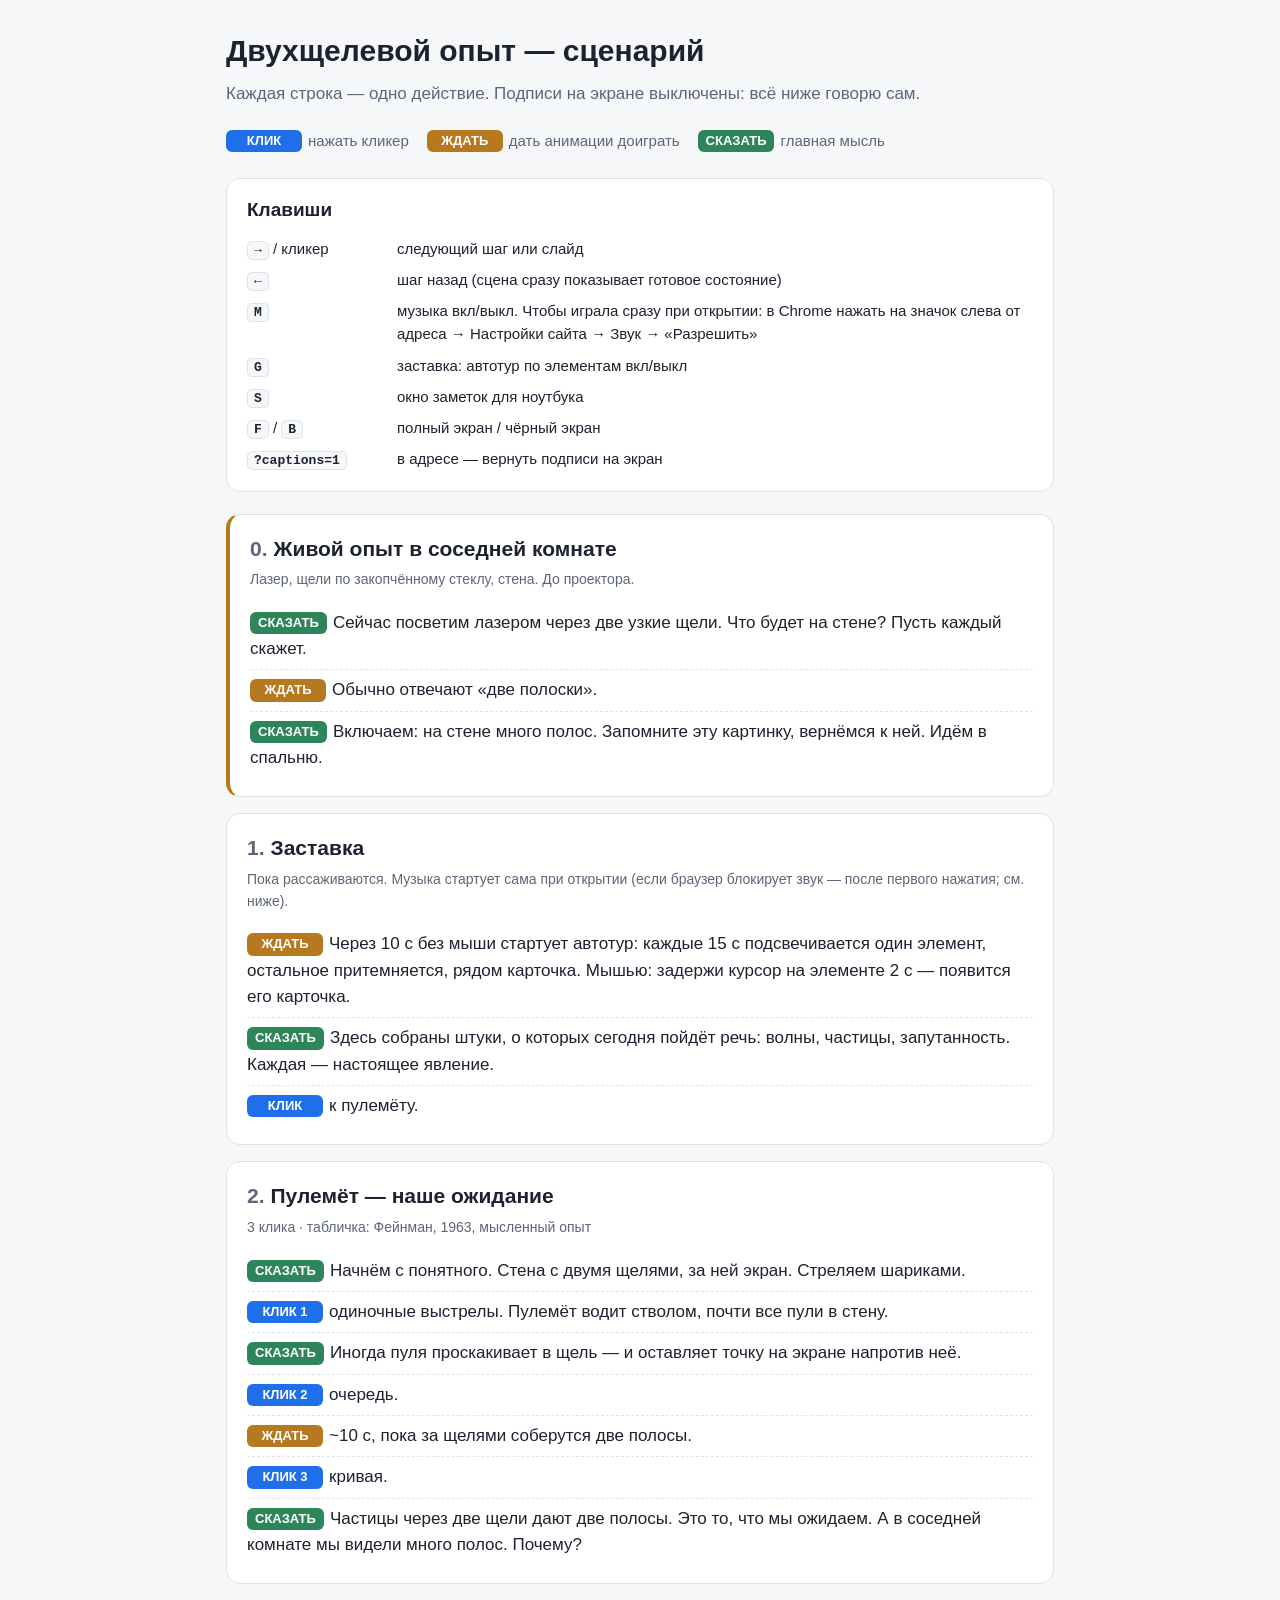
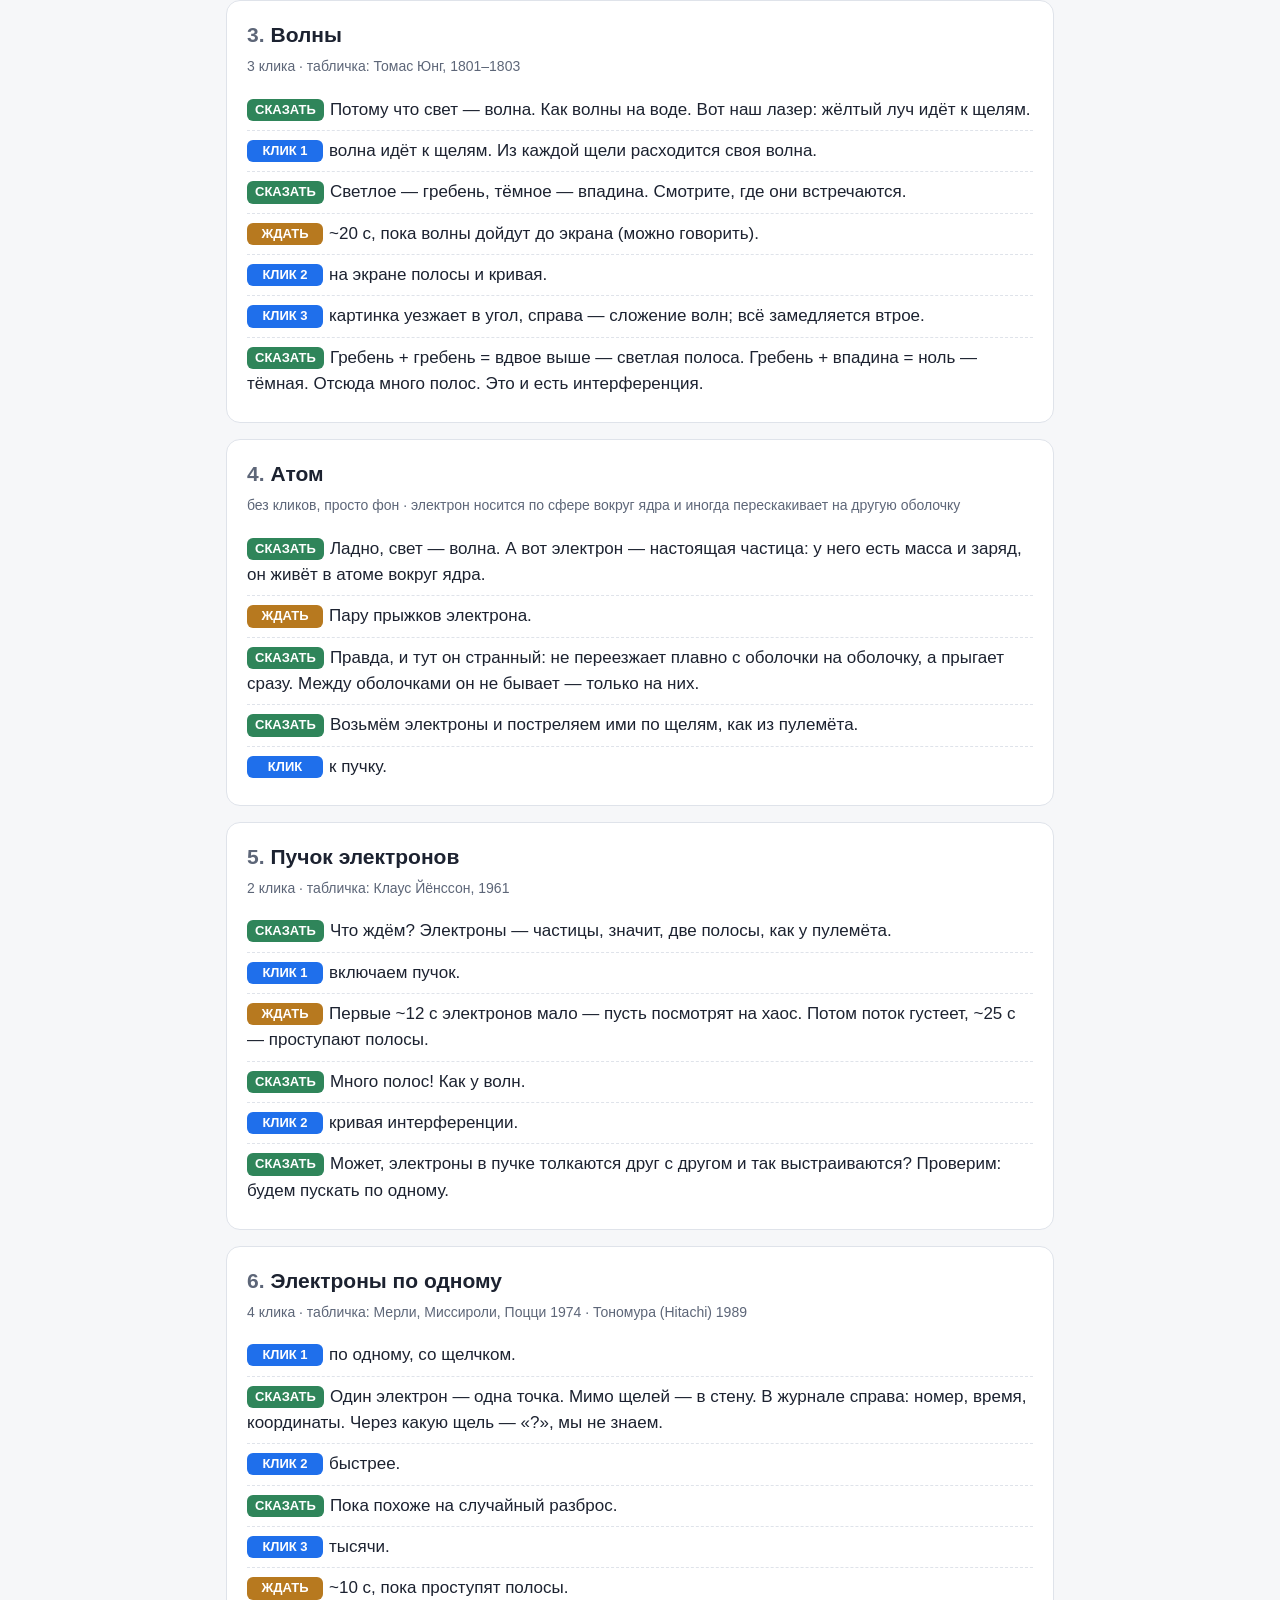
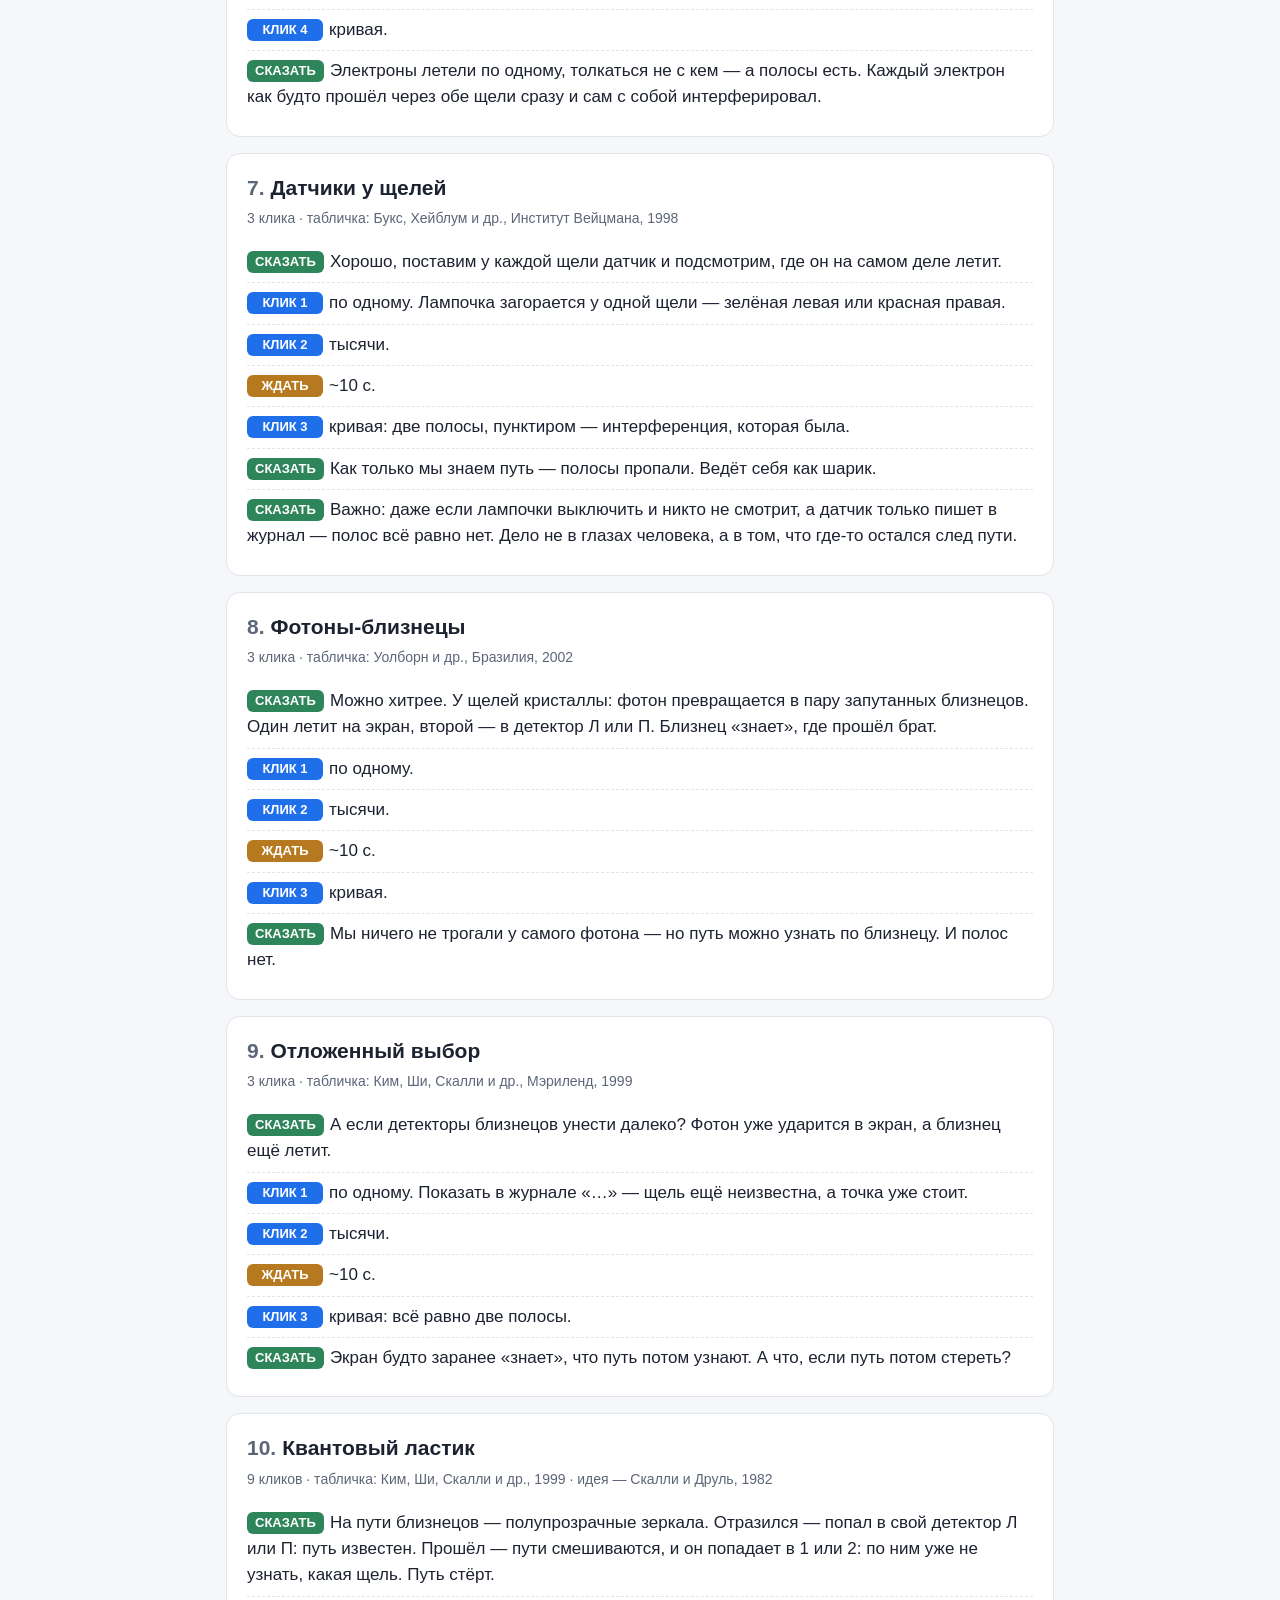
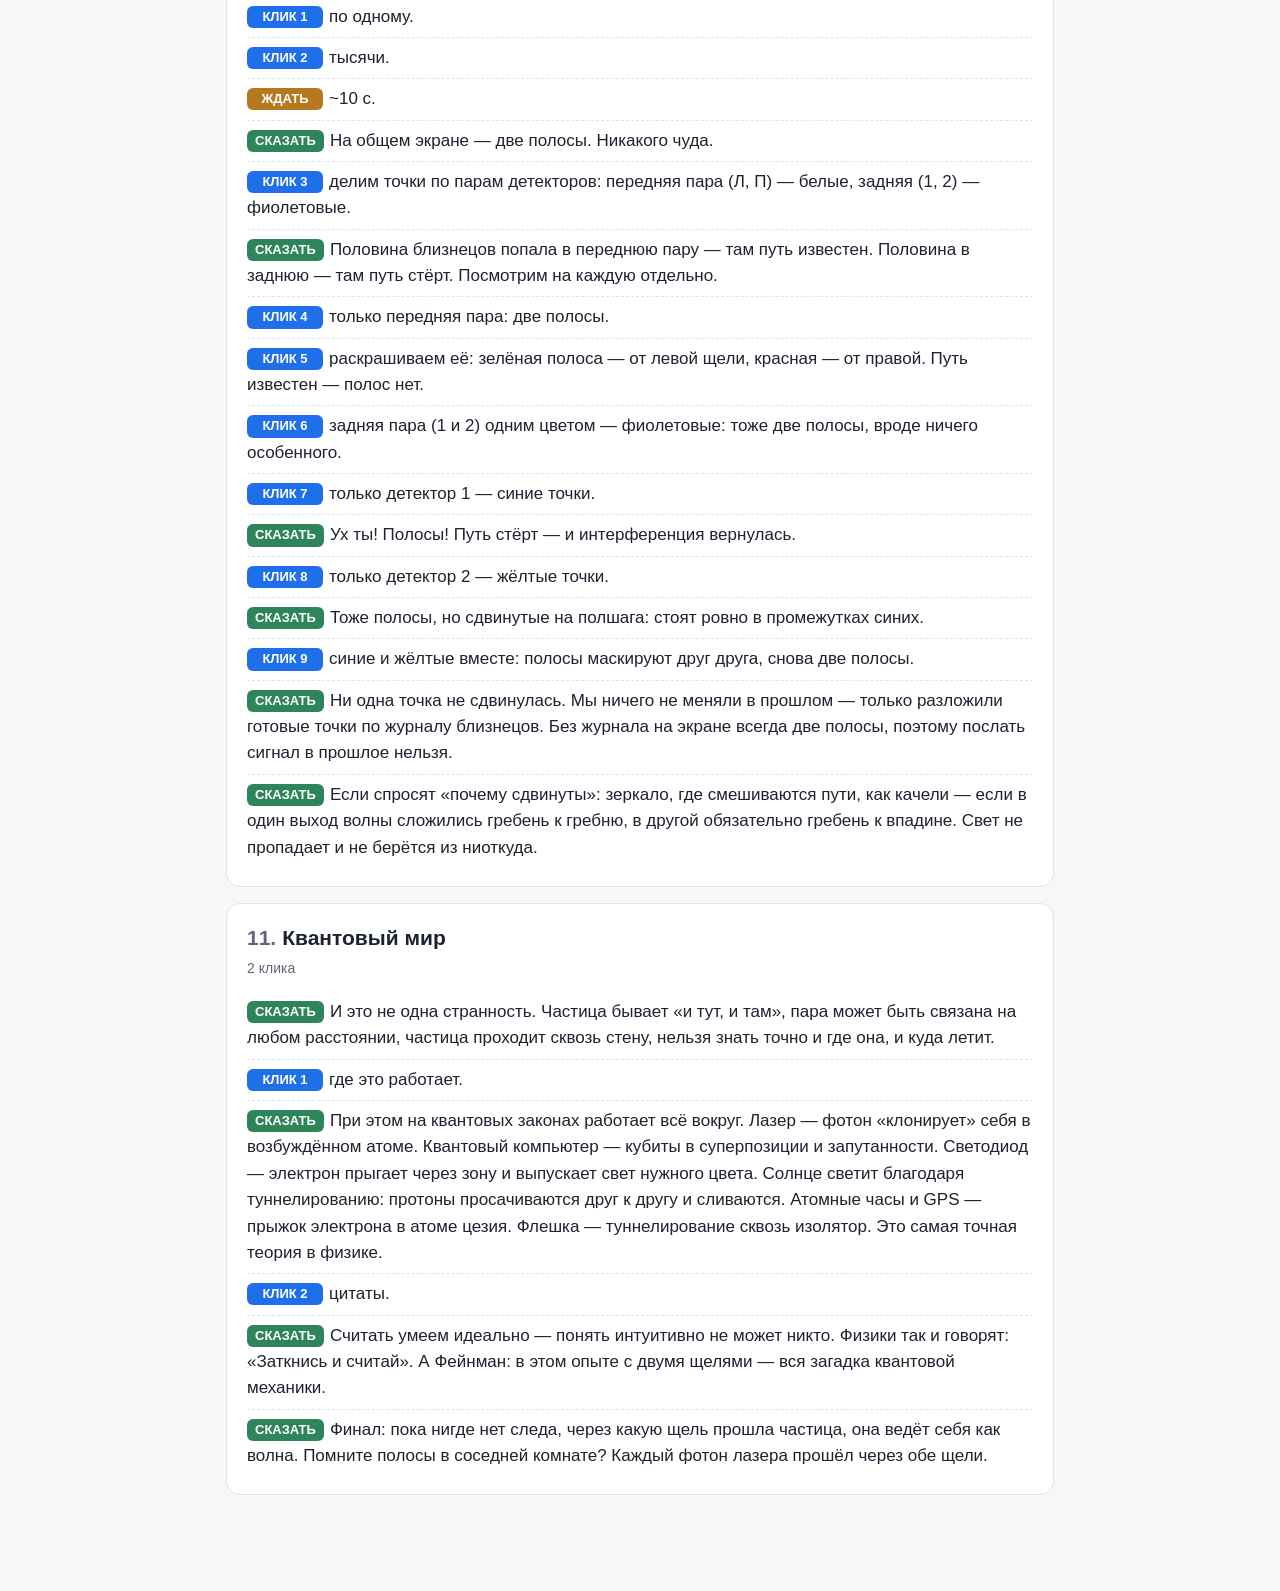
==== commit e0b840a0: "Eraser back pair in one color before detectors 1 and 2; quantum computer and Sun cards; music starts" ====
--- a/script.html
+++ b/script.html
@@ -61,7 +61,7 @@
     <table>
       <tr><td><kbd>→</kbd> / кликер</td><td>следующий шаг или слайд</td></tr>
       <tr><td><kbd>←</kbd></td><td>шаг назад (сцена сразу показывает готовое состояние)</td></tr>
-      <tr><td><kbd>M</kbd></td><td>музыка вкл/выкл (стартует сама после первого нажатия)</td></tr>
+      <tr><td><kbd>M</kbd></td><td>музыка вкл/выкл. Чтобы играла сразу при открытии: в Chrome нажать на значок слева от адреса → Настройки сайта → Звук → «Разрешить»</td></tr>
       <tr><td><kbd>G</kbd></td><td>заставка: автотур по элементам вкл/выкл</td></tr>
       <tr><td><kbd>S</kbd></td><td>окно заметок для ноутбука</td></tr>
       <tr><td><kbd>F</kbd> / <kbd>B</kbd></td><td>полный экран / чёрный экран</td></tr>
@@ -81,7 +81,7 @@
 
   <section>
     <h2><span class="n">1.</span>Заставка</h2>
-    <p class="meta">Пока рассаживаются. Музыка пойдёт после первого нажатия любой клавиши (или <kbd>M</kbd>).</p>
+    <p class="meta">Пока рассаживаются. Музыка стартует сама при открытии (если браузер блокирует звук — после первого нажатия; см. ниже).</p>
     <ol>
       <li><span class="tag t-wait">ЖДАТЬ</span>Через 10 с без мыши стартует автотур: каждые 15 с подсвечивается один элемент, остальное притемняется, рядом карточка. Мышью: задержи курсор на элементе 2 с — появится его карточка.</li>
       <li><span class="tag t-say">СКАЗАТЬ</span>Здесь собраны штуки, о которых сегодня пойдёт речь: волны, частицы, запутанность. Каждая — настоящее явление.</li>
@@ -199,7 +199,7 @@
 
   <section>
     <h2><span class="n">10.</span>Квантовый ластик</h2>
-    <p class="meta">8 кликов · табличка: Ким, Ши, Скалли и др., 1999 · идея — Скалли и Друль, 1982</p>
+    <p class="meta">9 кликов · табличка: Ким, Ши, Скалли и др., 1999 · идея — Скалли и Друль, 1982</p>
     <ol>
       <li><span class="tag t-say">СКАЗАТЬ</span>На пути близнецов — полупрозрачные зеркала. Отразился — попал в свой детектор Л или П: путь известен. Прошёл — пути смешиваются, и он попадает в 1 или 2: по ним уже не узнать, какая щель. Путь стёрт.</li>
       <li><span class="tag t-click">КЛИК 1</span>по одному.</li>
@@ -210,11 +210,12 @@
       <li><span class="tag t-say">СКАЗАТЬ</span>Половина близнецов попала в переднюю пару — там путь известен. Половина в заднюю — там путь стёрт. Посмотрим на каждую отдельно.</li>
       <li><span class="tag t-click">КЛИК 4</span>только передняя пара: две полосы.</li>
       <li><span class="tag t-click">КЛИК 5</span>раскрашиваем её: зелёная полоса — от левой щели, красная — от правой. Путь известен — полос нет.</li>
-      <li><span class="tag t-click">КЛИК 6</span>только детектор 1 — синие точки.</li>
+      <li><span class="tag t-click">КЛИК 6</span>задняя пара (1 и 2) одним цветом — фиолетовые: тоже две полосы, вроде ничего особенного.</li>
+      <li><span class="tag t-click">КЛИК 7</span>только детектор 1 — синие точки.</li>
       <li><span class="tag t-say">СКАЗАТЬ</span>Ух ты! Полосы! Путь стёрт — и интерференция вернулась.</li>
-      <li><span class="tag t-click">КЛИК 7</span>только детектор 2 — жёлтые точки.</li>
+      <li><span class="tag t-click">КЛИК 8</span>только детектор 2 — жёлтые точки.</li>
       <li><span class="tag t-say">СКАЗАТЬ</span>Тоже полосы, но сдвинутые на полшага: стоят ровно в промежутках синих.</li>
-      <li><span class="tag t-click">КЛИК 8</span>синие и жёлтые вместе: полосы маскируют друг друга, снова две полосы.</li>
+      <li><span class="tag t-click">КЛИК 9</span>синие и жёлтые вместе: полосы маскируют друг друга, снова две полосы.</li>
       <li><span class="tag t-say">СКАЗАТЬ</span>Ни одна точка не сдвинулась. Мы ничего не меняли в прошлом — только разложили готовые точки по журналу близнецов. Без журнала на экране всегда две полосы, поэтому послать сигнал в прошлое нельзя.</li>
       <li><span class="tag t-say">СКАЗАТЬ</span>Если спросят «почему сдвинуты»: зеркало, где смешиваются пути, как качели — если в один выход волны сложились гребень к гребню, в другой обязательно гребень к впадине. Свет не пропадает и не берётся из ниоткуда.</li>
     </ol>
@@ -226,7 +227,7 @@
     <ol>
       <li><span class="tag t-say">СКАЗАТЬ</span>И это не одна странность. Частица бывает «и тут, и там», пара может быть связана на любом расстоянии, частица проходит сквозь стену, нельзя знать точно и где она, и куда летит.</li>
       <li><span class="tag t-click">КЛИК 1</span>где это работает.</li>
-      <li><span class="tag t-say">СКАЗАТЬ</span>При этом на квантовых законах работает всё вокруг. Лазер — фотон «клонирует» себя в возбуждённом атоме. Чипы и транзисторы — разрешённые зоны энергий в кристалле. Светодиод — электрон прыгает через зону и выпускает свет нужного цвета. МРТ — спин протонов в нашем теле. Атомные часы и GPS — прыжок электрона в атоме цезия. Флешка — туннелирование сквозь изолятор. Это самая точная теория в физике.</li>
+      <li><span class="tag t-say">СКАЗАТЬ</span>При этом на квантовых законах работает всё вокруг. Лазер — фотон «клонирует» себя в возбуждённом атоме. Квантовый компьютер — кубиты в суперпозиции и запутанности. Светодиод — электрон прыгает через зону и выпускает свет нужного цвета. Солнце светит благодаря туннелированию: протоны просачиваются друг к другу и сливаются. Атомные часы и GPS — прыжок электрона в атоме цезия. Флешка — туннелирование сквозь изолятор. Это самая точная теория в физике.</li>
       <li><span class="tag t-click">КЛИК 2</span>цитаты.</li>
       <li><span class="tag t-say">СКАЗАТЬ</span>Считать умеем идеально — понять интуитивно не может никто. Физики так и говорят: «Заткнись и считай». А Фейнман: в этом опыте с двумя щелями — вся загадка квантовой механики.</li>
       <li><span class="tag t-say">СКАЗАТЬ</span>Финал: пока нигде нет следа, через какую щель прошла частица, она ведёт себя как волна. Помните полосы в соседней комнате? Каждый фотон лазера прошёл через обе щели.</li>
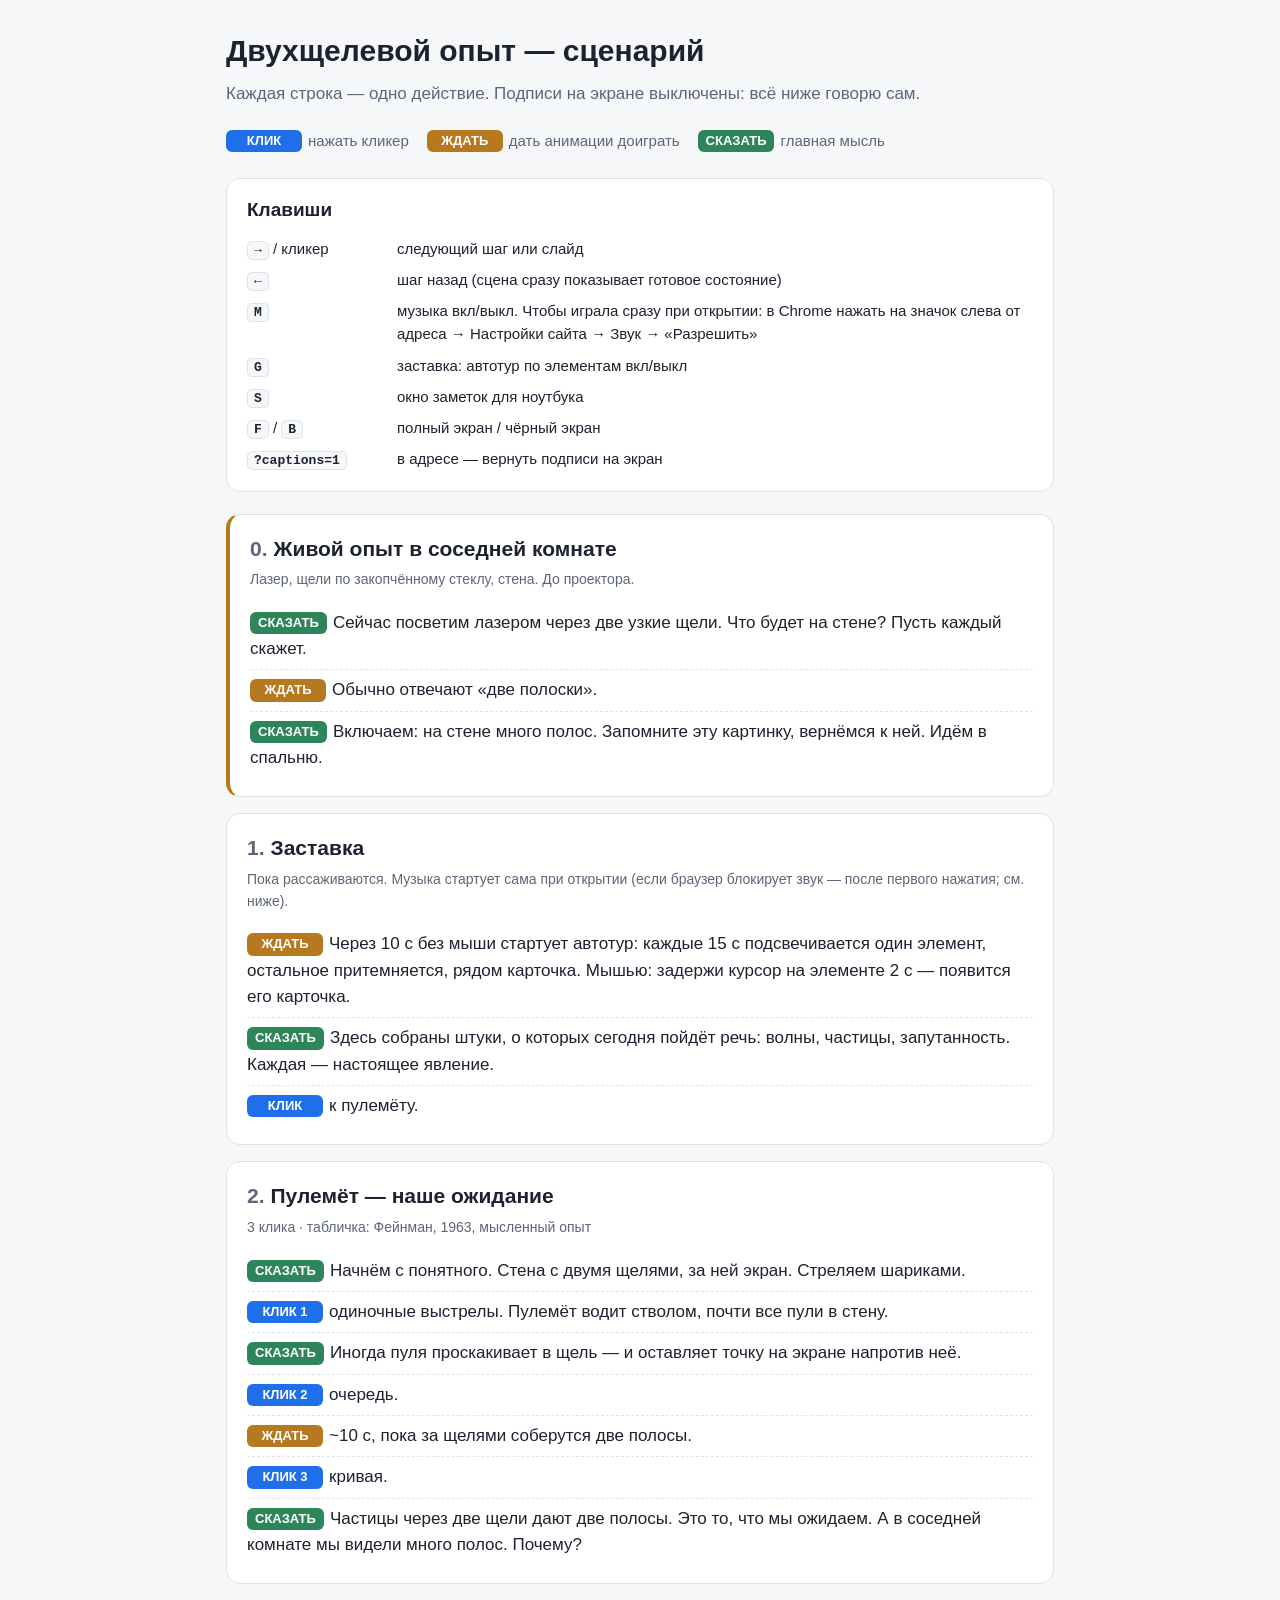
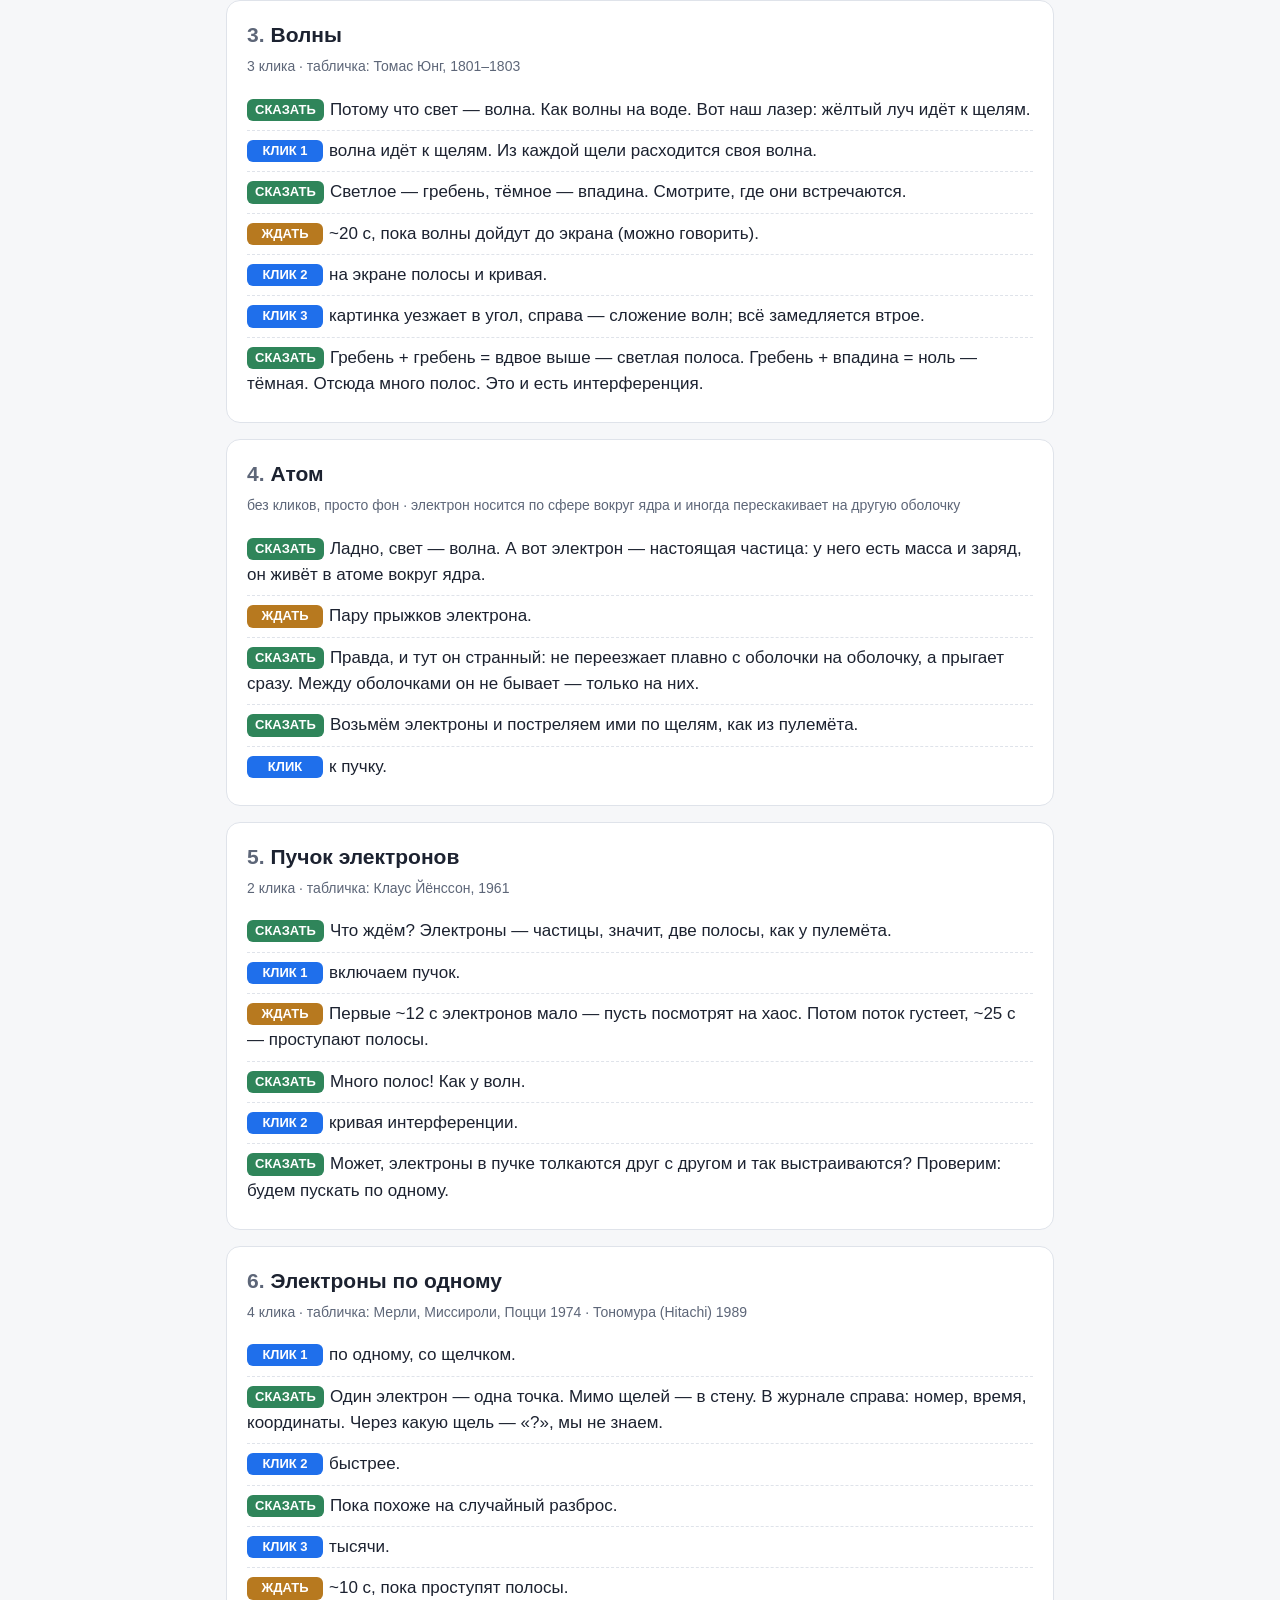
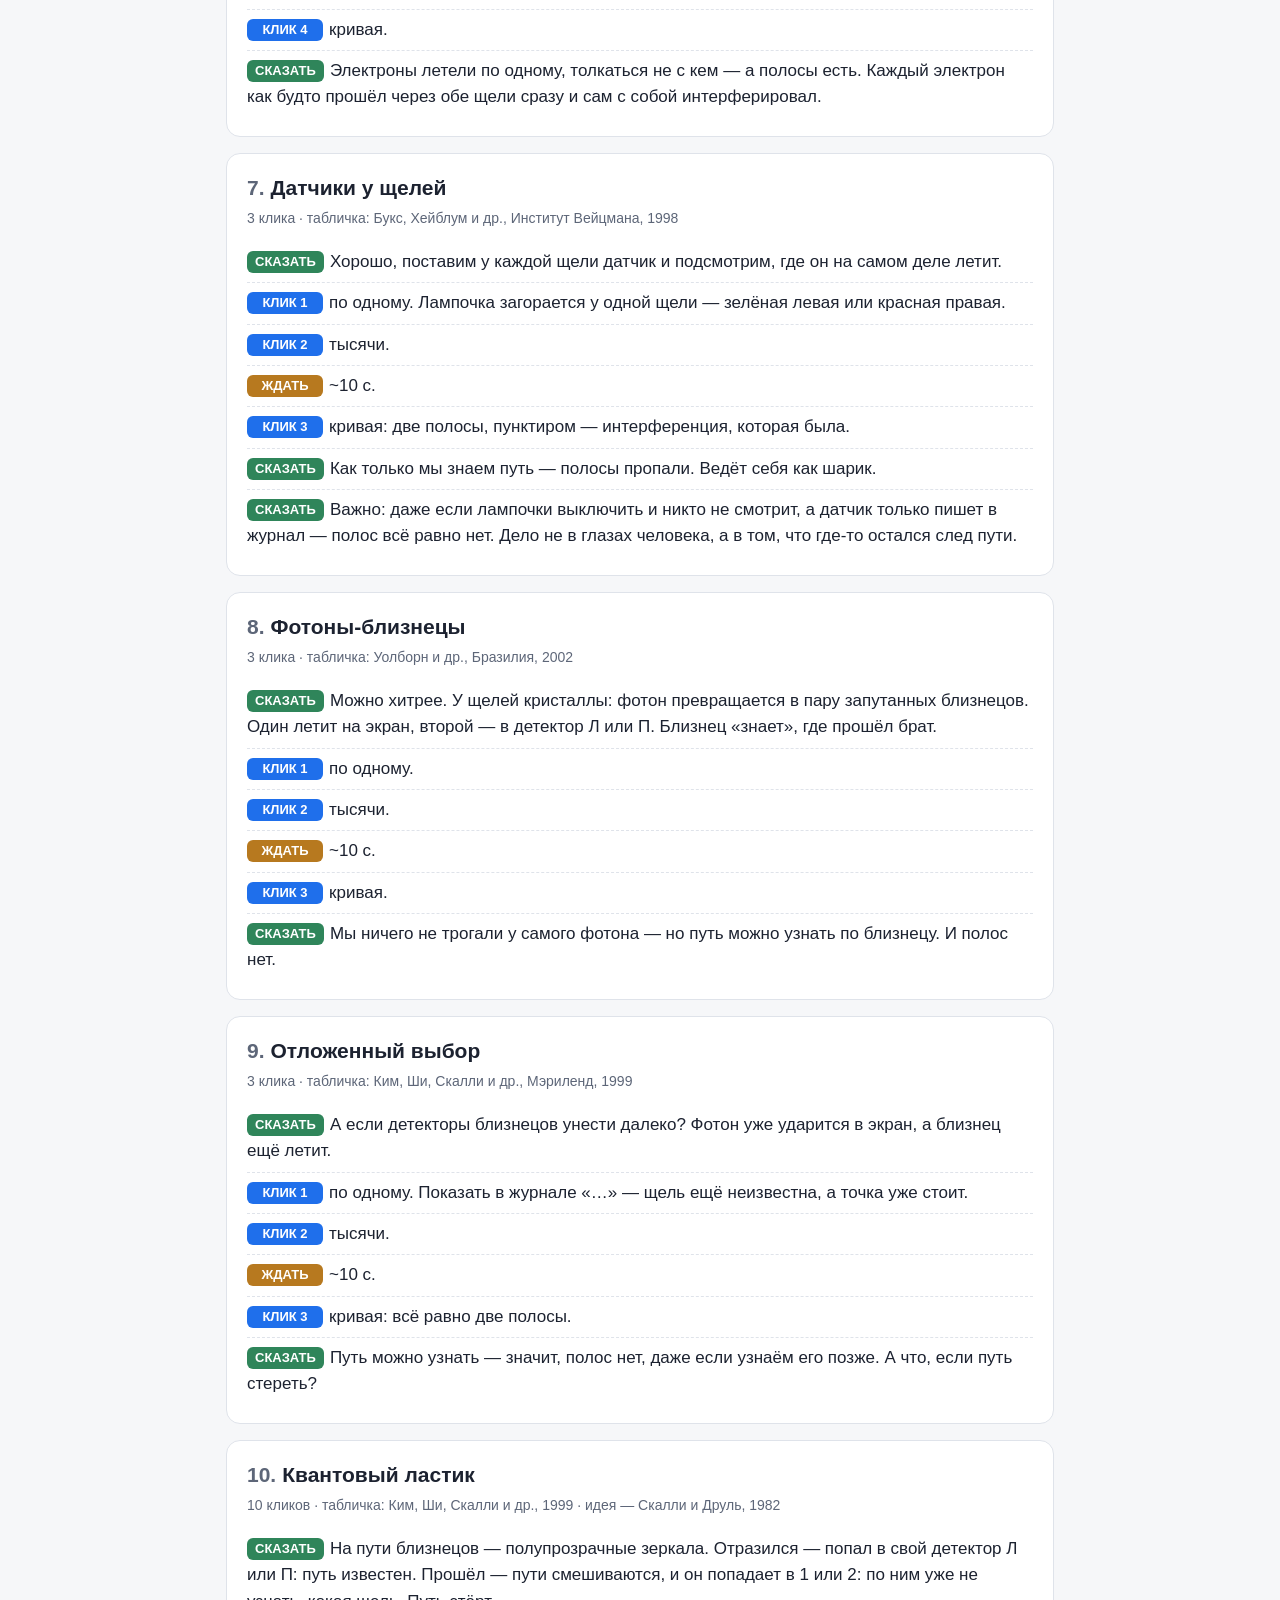
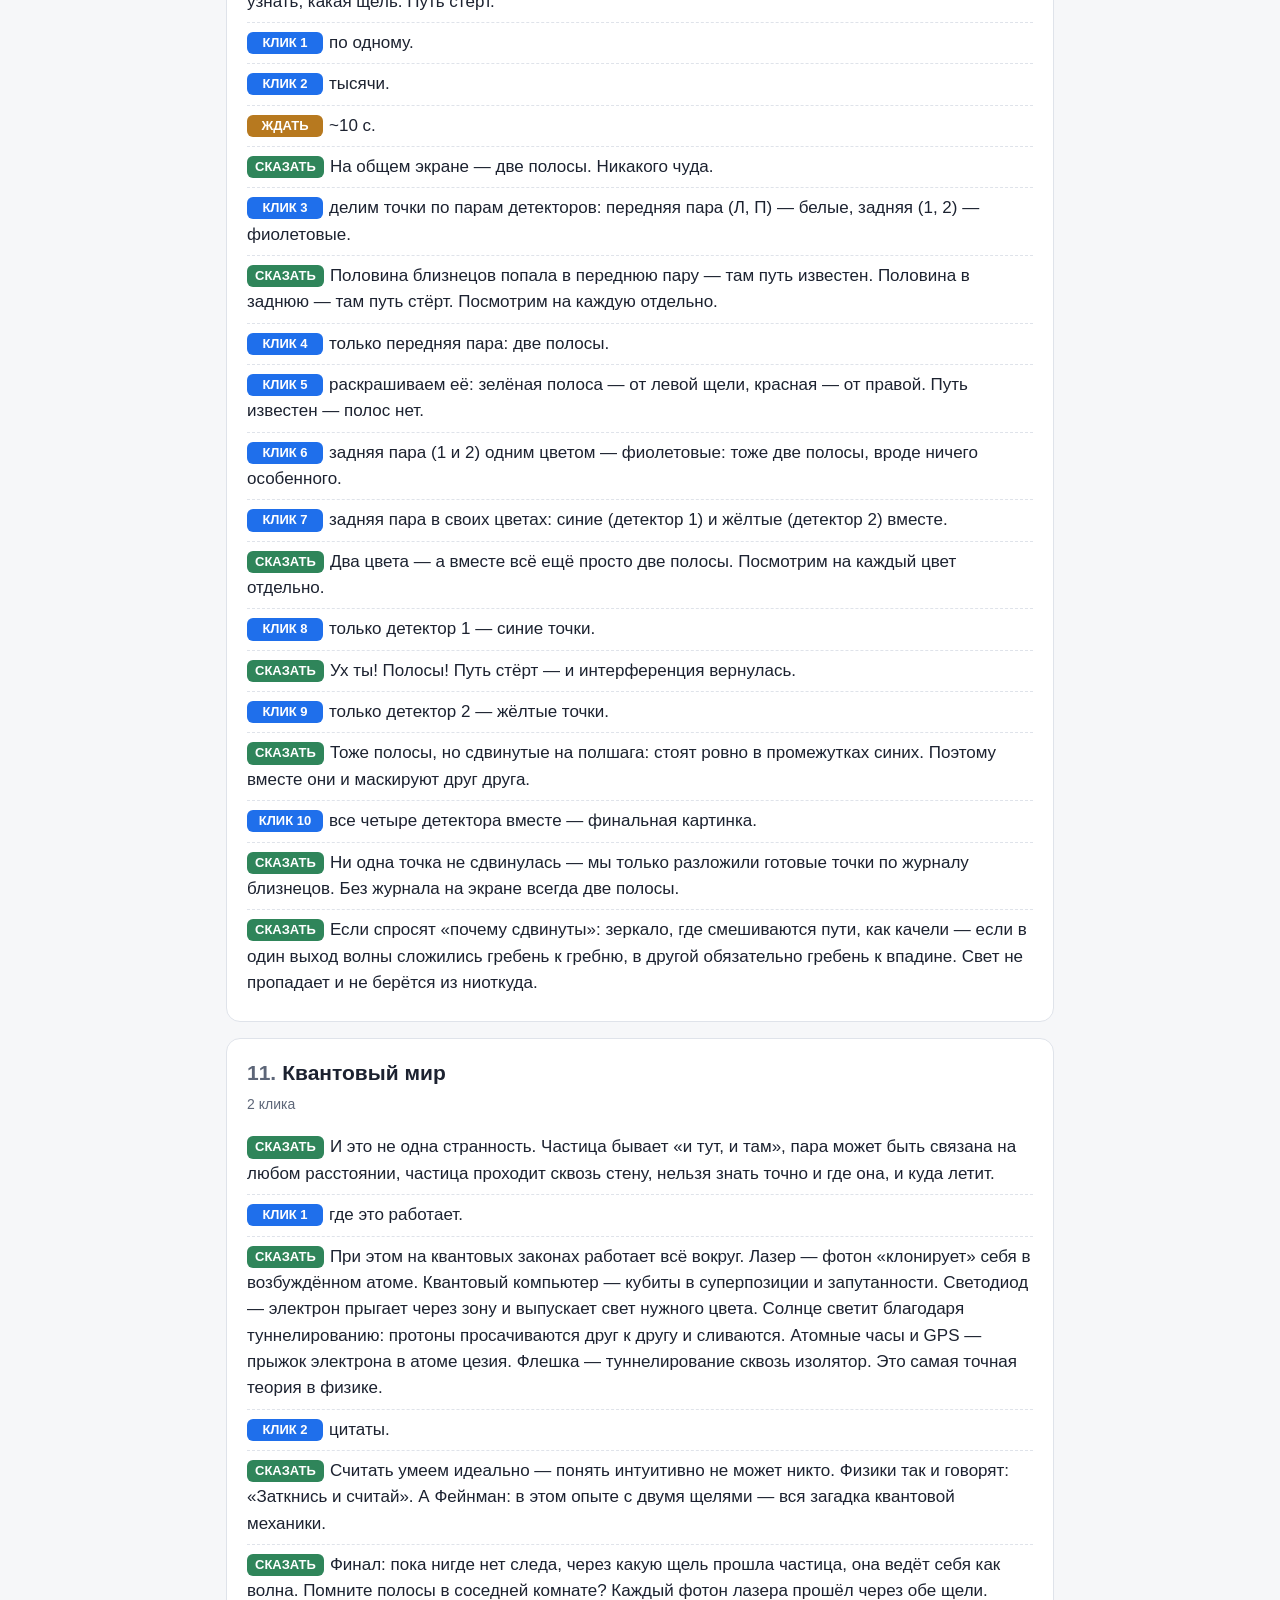
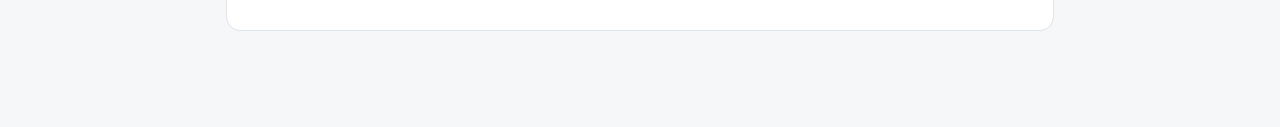
==== commit d44233a0: "Eraser: blue and yellow together before each alone, finish with all four detectors; drop past-relate" ====
--- a/script.html
+++ b/script.html
@@ -193,13 +193,13 @@
       <li><span class="tag t-click">КЛИК 2</span>тысячи.</li>
       <li><span class="tag t-wait">ЖДАТЬ</span>~10 с.</li>
       <li><span class="tag t-click">КЛИК 3</span>кривая: всё равно две полосы.</li>
-      <li><span class="tag t-say">СКАЗАТЬ</span>Экран будто заранее «знает», что путь потом узнают. А что, если путь потом стереть?</li>
+      <li><span class="tag t-say">СКАЗАТЬ</span>Путь можно узнать — значит, полос нет, даже если узнаём его позже. А что, если путь стереть?</li>
     </ol>
   </section>
 
   <section>
     <h2><span class="n">10.</span>Квантовый ластик</h2>
-    <p class="meta">9 кликов · табличка: Ким, Ши, Скалли и др., 1999 · идея — Скалли и Друль, 1982</p>
+    <p class="meta">10 кликов · табличка: Ким, Ши, Скалли и др., 1999 · идея — Скалли и Друль, 1982</p>
     <ol>
       <li><span class="tag t-say">СКАЗАТЬ</span>На пути близнецов — полупрозрачные зеркала. Отразился — попал в свой детектор Л или П: путь известен. Прошёл — пути смешиваются, и он попадает в 1 или 2: по ним уже не узнать, какая щель. Путь стёрт.</li>
       <li><span class="tag t-click">КЛИК 1</span>по одному.</li>
@@ -211,12 +211,14 @@
       <li><span class="tag t-click">КЛИК 4</span>только передняя пара: две полосы.</li>
       <li><span class="tag t-click">КЛИК 5</span>раскрашиваем её: зелёная полоса — от левой щели, красная — от правой. Путь известен — полос нет.</li>
       <li><span class="tag t-click">КЛИК 6</span>задняя пара (1 и 2) одним цветом — фиолетовые: тоже две полосы, вроде ничего особенного.</li>
-      <li><span class="tag t-click">КЛИК 7</span>только детектор 1 — синие точки.</li>
+      <li><span class="tag t-click">КЛИК 7</span>задняя пара в своих цветах: синие (детектор 1) и жёлтые (детектор 2) вместе.</li>
+      <li><span class="tag t-say">СКАЗАТЬ</span>Два цвета — а вместе всё ещё просто две полосы. Посмотрим на каждый цвет отдельно.</li>
+      <li><span class="tag t-click">КЛИК 8</span>только детектор 1 — синие точки.</li>
       <li><span class="tag t-say">СКАЗАТЬ</span>Ух ты! Полосы! Путь стёрт — и интерференция вернулась.</li>
-      <li><span class="tag t-click">КЛИК 8</span>только детектор 2 — жёлтые точки.</li>
-      <li><span class="tag t-say">СКАЗАТЬ</span>Тоже полосы, но сдвинутые на полшага: стоят ровно в промежутках синих.</li>
-      <li><span class="tag t-click">КЛИК 9</span>синие и жёлтые вместе: полосы маскируют друг друга, снова две полосы.</li>
-      <li><span class="tag t-say">СКАЗАТЬ</span>Ни одна точка не сдвинулась. Мы ничего не меняли в прошлом — только разложили готовые точки по журналу близнецов. Без журнала на экране всегда две полосы, поэтому послать сигнал в прошлое нельзя.</li>
+      <li><span class="tag t-click">КЛИК 9</span>только детектор 2 — жёлтые точки.</li>
+      <li><span class="tag t-say">СКАЗАТЬ</span>Тоже полосы, но сдвинутые на полшага: стоят ровно в промежутках синих. Поэтому вместе они и маскируют друг друга.</li>
+      <li><span class="tag t-click">КЛИК 10</span>все четыре детектора вместе — финальная картинка.</li>
+      <li><span class="tag t-say">СКАЗАТЬ</span>Ни одна точка не сдвинулась — мы только разложили готовые точки по журналу близнецов. Без журнала на экране всегда две полосы.</li>
       <li><span class="tag t-say">СКАЗАТЬ</span>Если спросят «почему сдвинуты»: зеркало, где смешиваются пути, как качели — если в один выход волны сложились гребень к гребню, в другой обязательно гребень к впадине. Свет не пропадает и не берётся из ниоткуда.</li>
     </ol>
   </section>
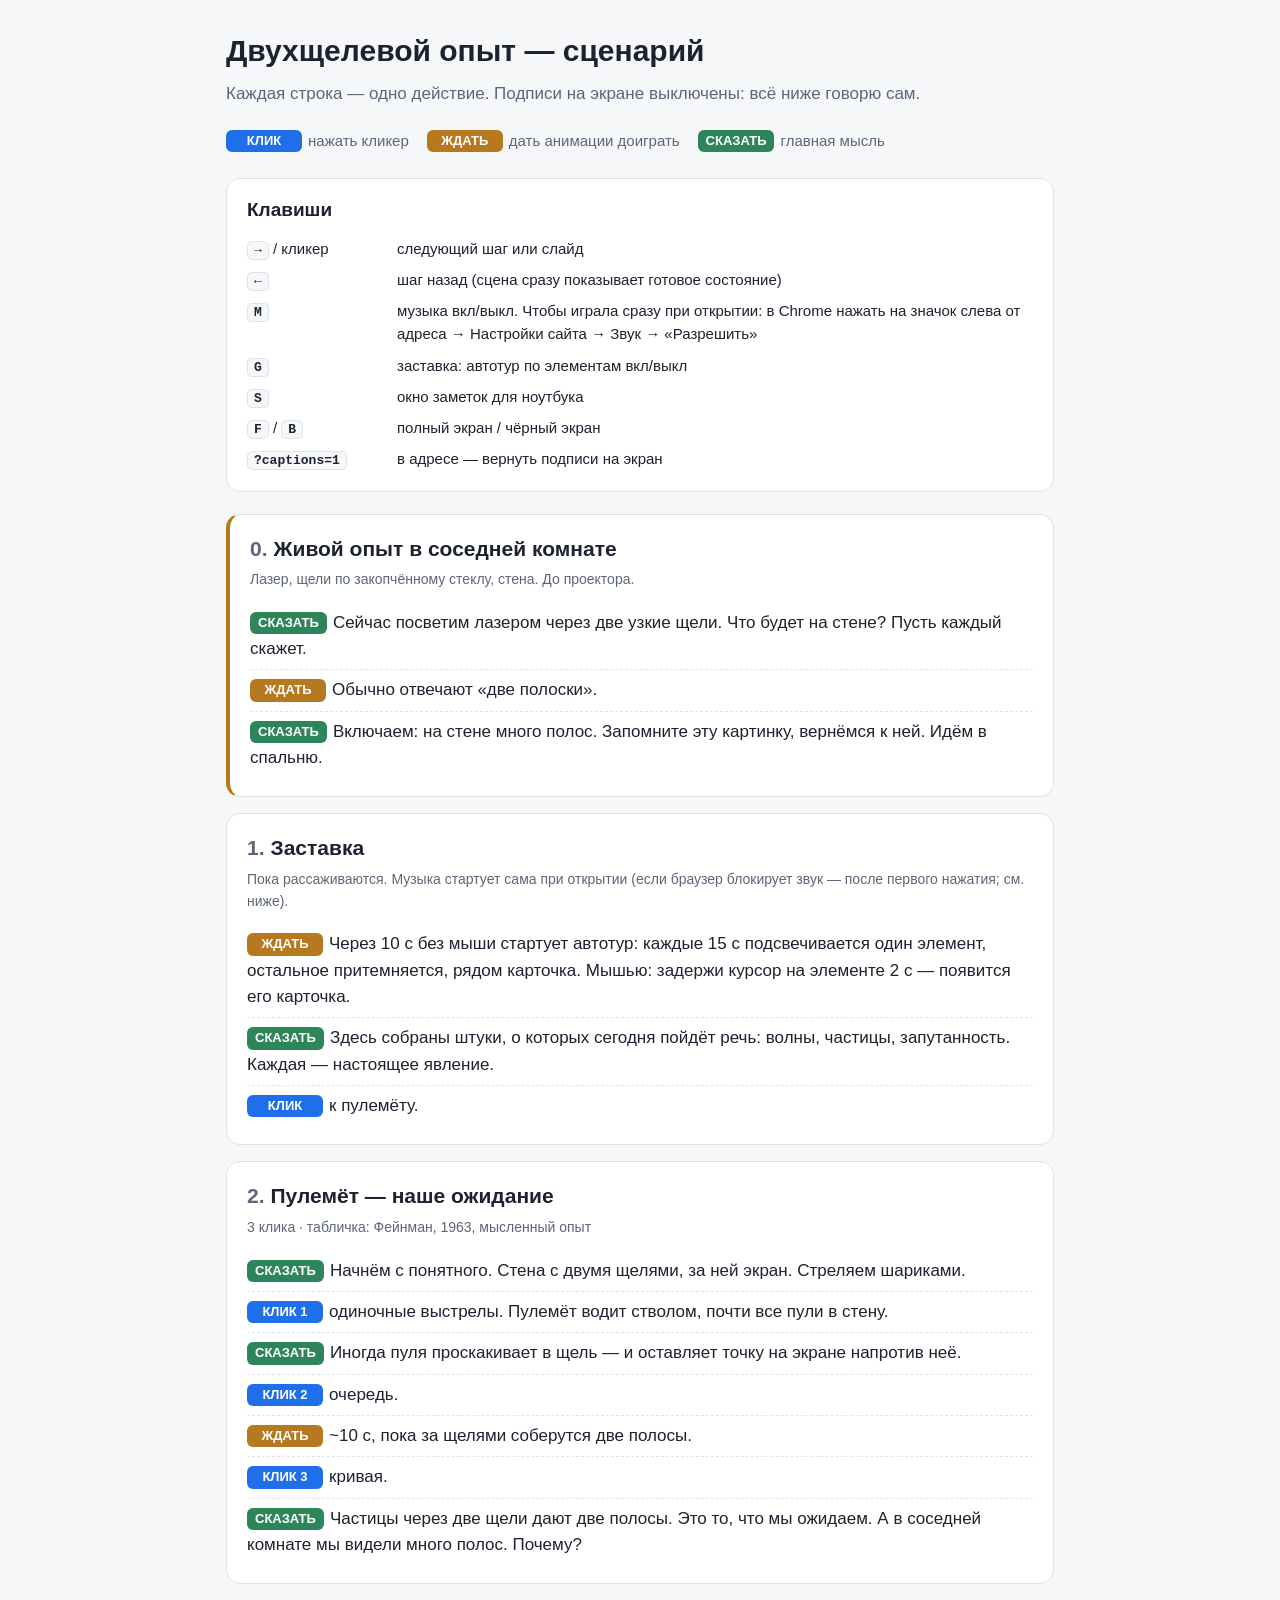
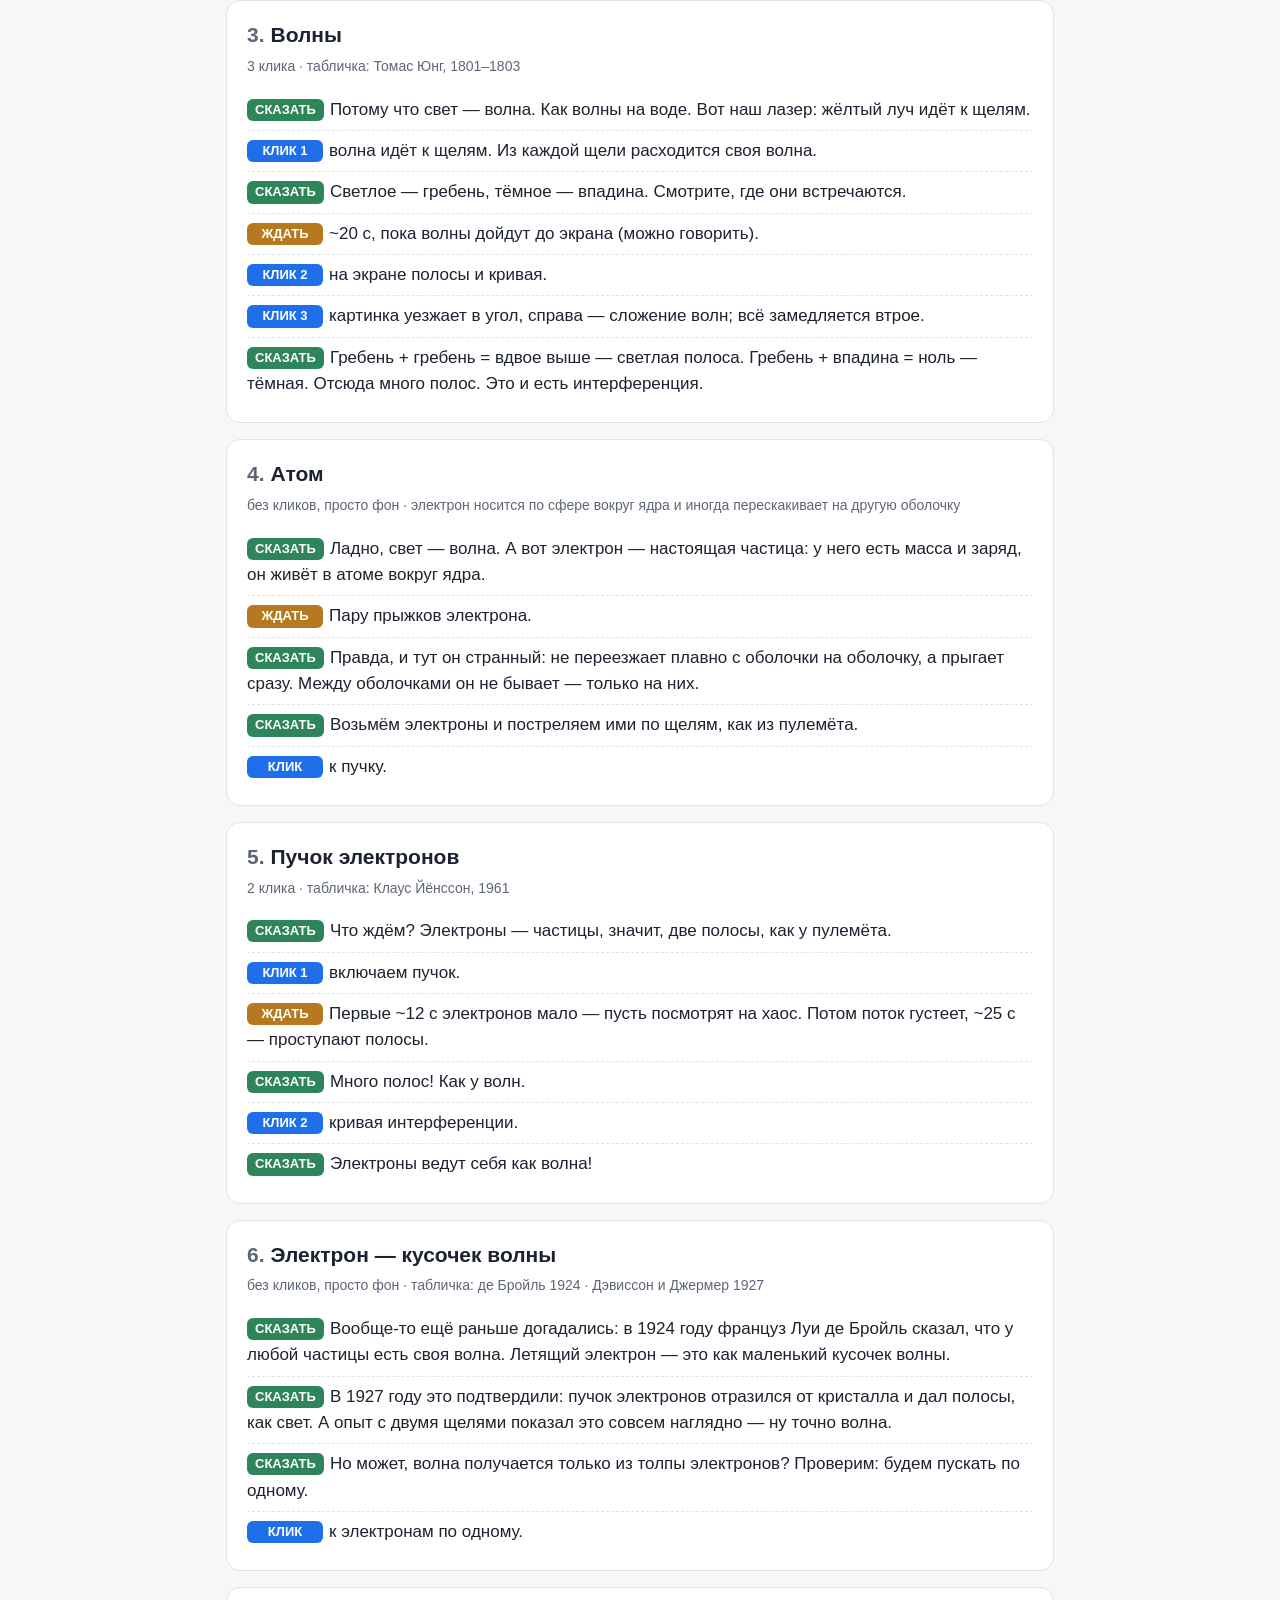
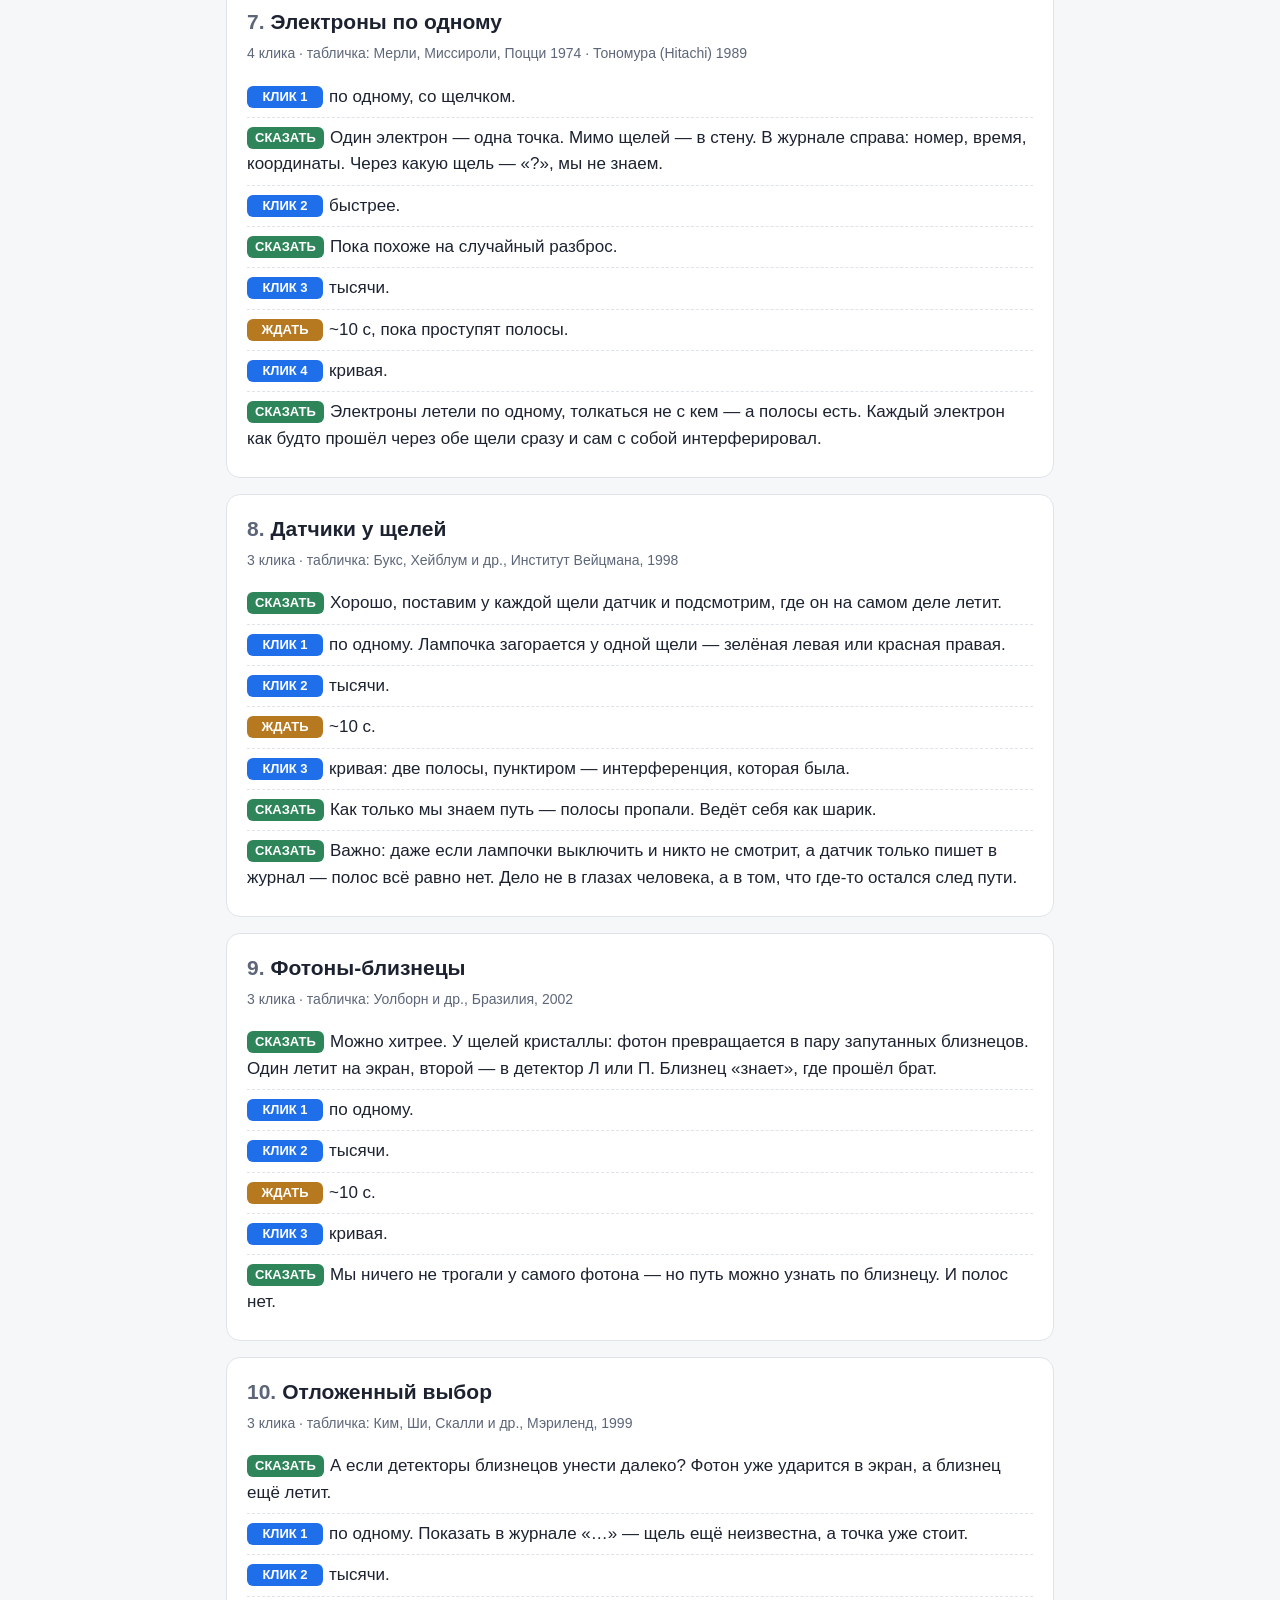
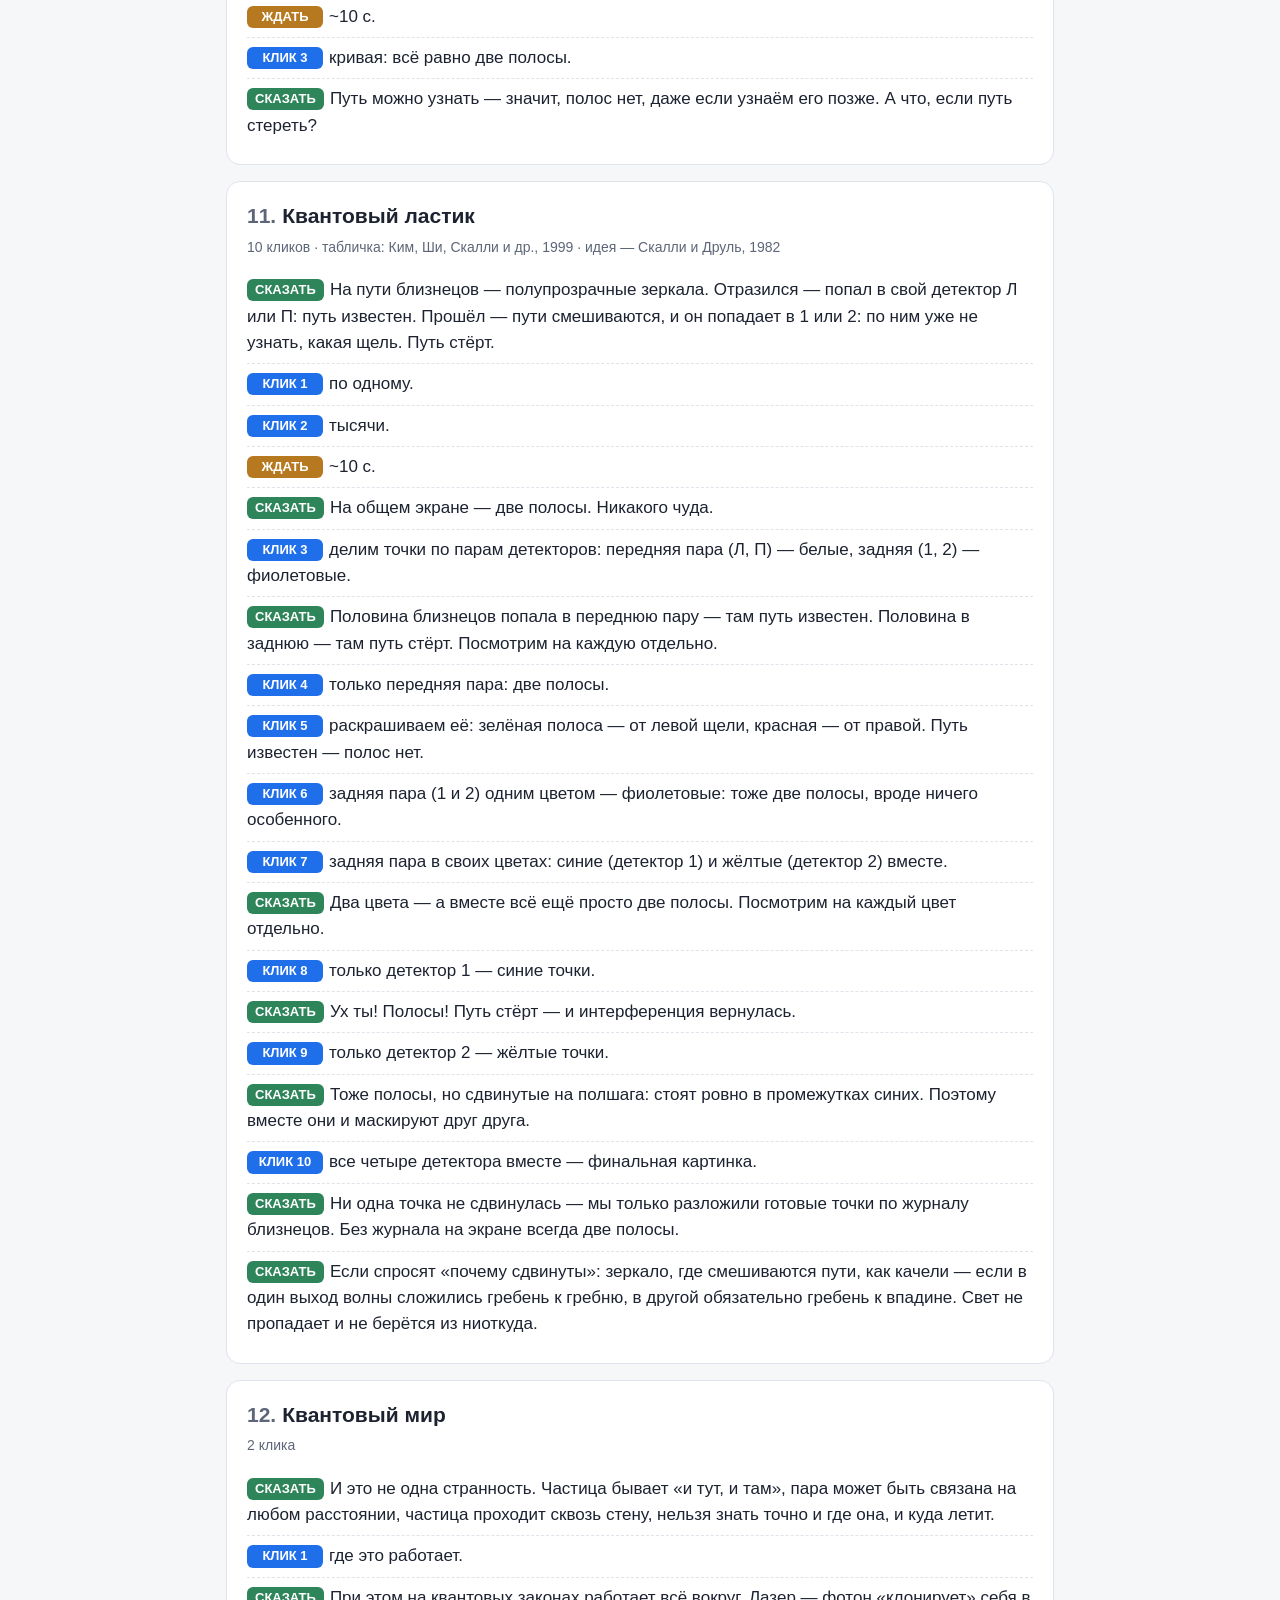
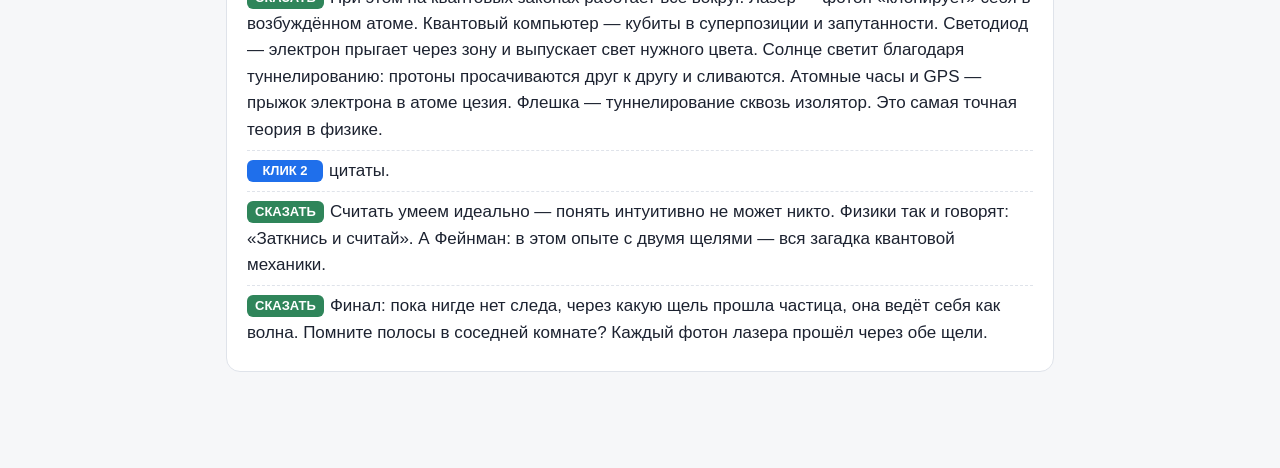
==== commit 58e26219: "Add wave-packet slide between the electron beam and single electrons Co-Authored-By: Claude Opus 5.5" ====
--- a/script.html
+++ b/script.html
@@ -138,12 +138,23 @@
       <li><span class="tag t-wait">ЖДАТЬ</span>Первые ~12 с электронов мало — пусть посмотрят на хаос. Потом поток густеет, ~25 с — проступают полосы.</li>
       <li><span class="tag t-say">СКАЗАТЬ</span>Много полос! Как у волн.</li>
       <li><span class="tag t-click">КЛИК 2</span>кривая интерференции.</li>
-      <li><span class="tag t-say">СКАЗАТЬ</span>Может, электроны в пучке толкаются друг с другом и так выстраиваются? Проверим: будем пускать по одному.</li>
-    </ol>
-  </section>
-
-  <section>
-    <h2><span class="n">6.</span>Электроны по одному</h2>
+      <li><span class="tag t-say">СКАЗАТЬ</span>Электроны ведут себя как волна!</li>
+    </ol>
+  </section>
+
+  <section>
+    <h2><span class="n">6.</span>Электрон — кусочек волны</h2>
+    <p class="meta">без кликов, просто фон · табличка: де Бройль 1924 · Дэвиссон и Джермер 1927</p>
+    <ol>
+      <li><span class="tag t-say">СКАЗАТЬ</span>Вообще-то ещё раньше догадались: в 1924 году француз Луи де Бройль сказал, что у любой частицы есть своя волна. Летящий электрон — это как маленький кусочек волны.</li>
+      <li><span class="tag t-say">СКАЗАТЬ</span>В 1927 году это подтвердили: пучок электронов отразился от кристалла и дал полосы, как свет. А опыт с двумя щелями показал это совсем наглядно — ну точно волна.</li>
+      <li><span class="tag t-say">СКАЗАТЬ</span>Но может, волна получается только из толпы электронов? Проверим: будем пускать по одному.</li>
+      <li><span class="tag t-click">КЛИК</span>к электронам по одному.</li>
+    </ol>
+  </section>
+
+  <section>
+    <h2><span class="n">7.</span>Электроны по одному</h2>
     <p class="meta">4 клика · табличка: Мерли, Миссироли, Поцци 1974 · Тономура (Hitachi) 1989</p>
     <ol>
       <li><span class="tag t-click">КЛИК 1</span>по одному, со щелчком.</li>
@@ -158,7 +169,7 @@
   </section>
 
   <section>
-    <h2><span class="n">7.</span>Датчики у щелей</h2>
+    <h2><span class="n">8.</span>Датчики у щелей</h2>
     <p class="meta">3 клика · табличка: Букс, Хейблум и др., Институт Вейцмана, 1998</p>
     <ol>
       <li><span class="tag t-say">СКАЗАТЬ</span>Хорошо, поставим у каждой щели датчик и подсмотрим, где он на самом деле летит.</li>
@@ -172,7 +183,7 @@
   </section>
 
   <section>
-    <h2><span class="n">8.</span>Фотоны-близнецы</h2>
+    <h2><span class="n">9.</span>Фотоны-близнецы</h2>
     <p class="meta">3 клика · табличка: Уолборн и др., Бразилия, 2002</p>
     <ol>
       <li><span class="tag t-say">СКАЗАТЬ</span>Можно хитрее. У щелей кристаллы: фотон превращается в пару запутанных близнецов. Один летит на экран, второй — в детектор Л или П. Близнец «знает», где прошёл брат.</li>
@@ -185,7 +196,7 @@
   </section>
 
   <section>
-    <h2><span class="n">9.</span>Отложенный выбор</h2>
+    <h2><span class="n">10.</span>Отложенный выбор</h2>
     <p class="meta">3 клика · табличка: Ким, Ши, Скалли и др., Мэриленд, 1999</p>
     <ol>
       <li><span class="tag t-say">СКАЗАТЬ</span>А если детекторы близнецов унести далеко? Фотон уже ударится в экран, а близнец ещё летит.</li>
@@ -198,7 +209,7 @@
   </section>
 
   <section>
-    <h2><span class="n">10.</span>Квантовый ластик</h2>
+    <h2><span class="n">11.</span>Квантовый ластик</h2>
     <p class="meta">10 кликов · табличка: Ким, Ши, Скалли и др., 1999 · идея — Скалли и Друль, 1982</p>
     <ol>
       <li><span class="tag t-say">СКАЗАТЬ</span>На пути близнецов — полупрозрачные зеркала. Отразился — попал в свой детектор Л или П: путь известен. Прошёл — пути смешиваются, и он попадает в 1 или 2: по ним уже не узнать, какая щель. Путь стёрт.</li>
@@ -224,7 +235,7 @@
   </section>
 
   <section>
-    <h2><span class="n">11.</span>Квантовый мир</h2>
+    <h2><span class="n">12.</span>Квантовый мир</h2>
     <p class="meta">2 клика</p>
     <ol>
       <li><span class="tag t-say">СКАЗАТЬ</span>И это не одна странность. Частица бывает «и тут, и там», пара может быть связана на любом расстоянии, частица проходит сквозь стену, нельзя знать точно и где она, и куда летит.</li>
